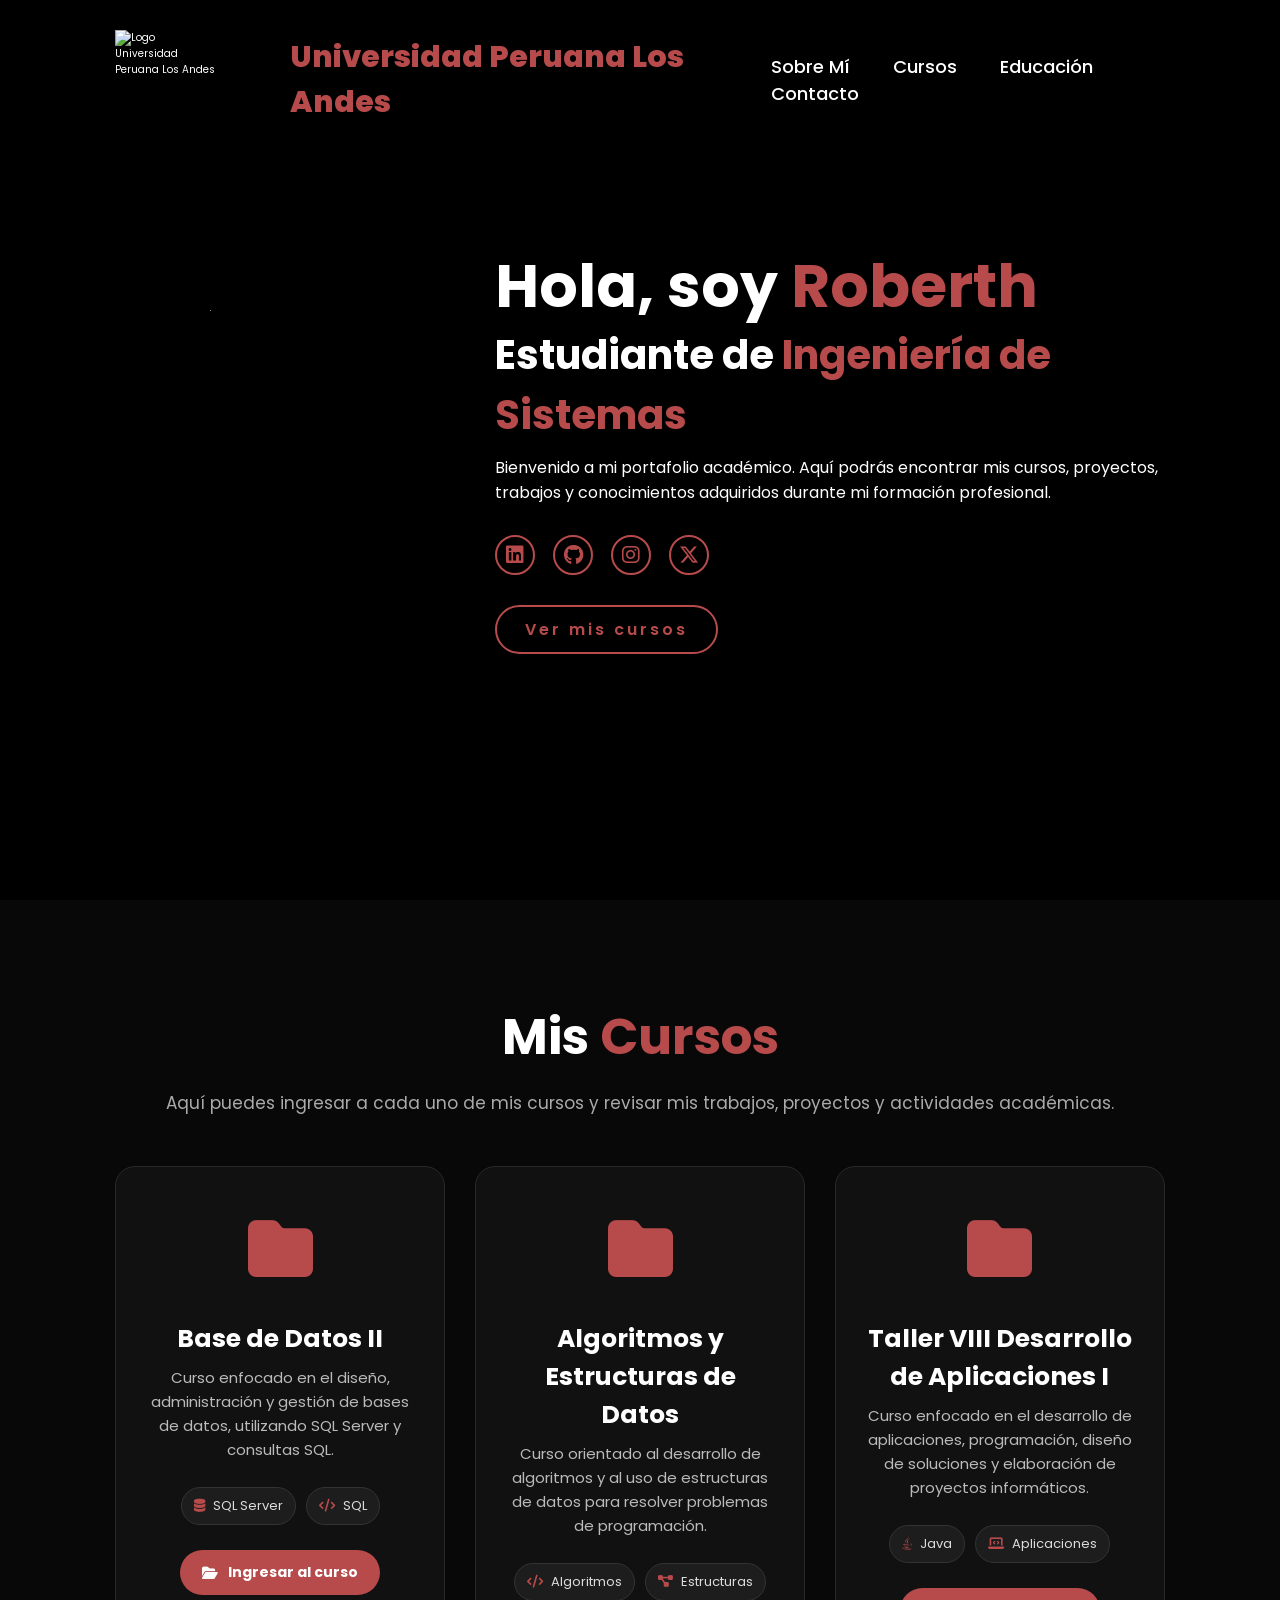
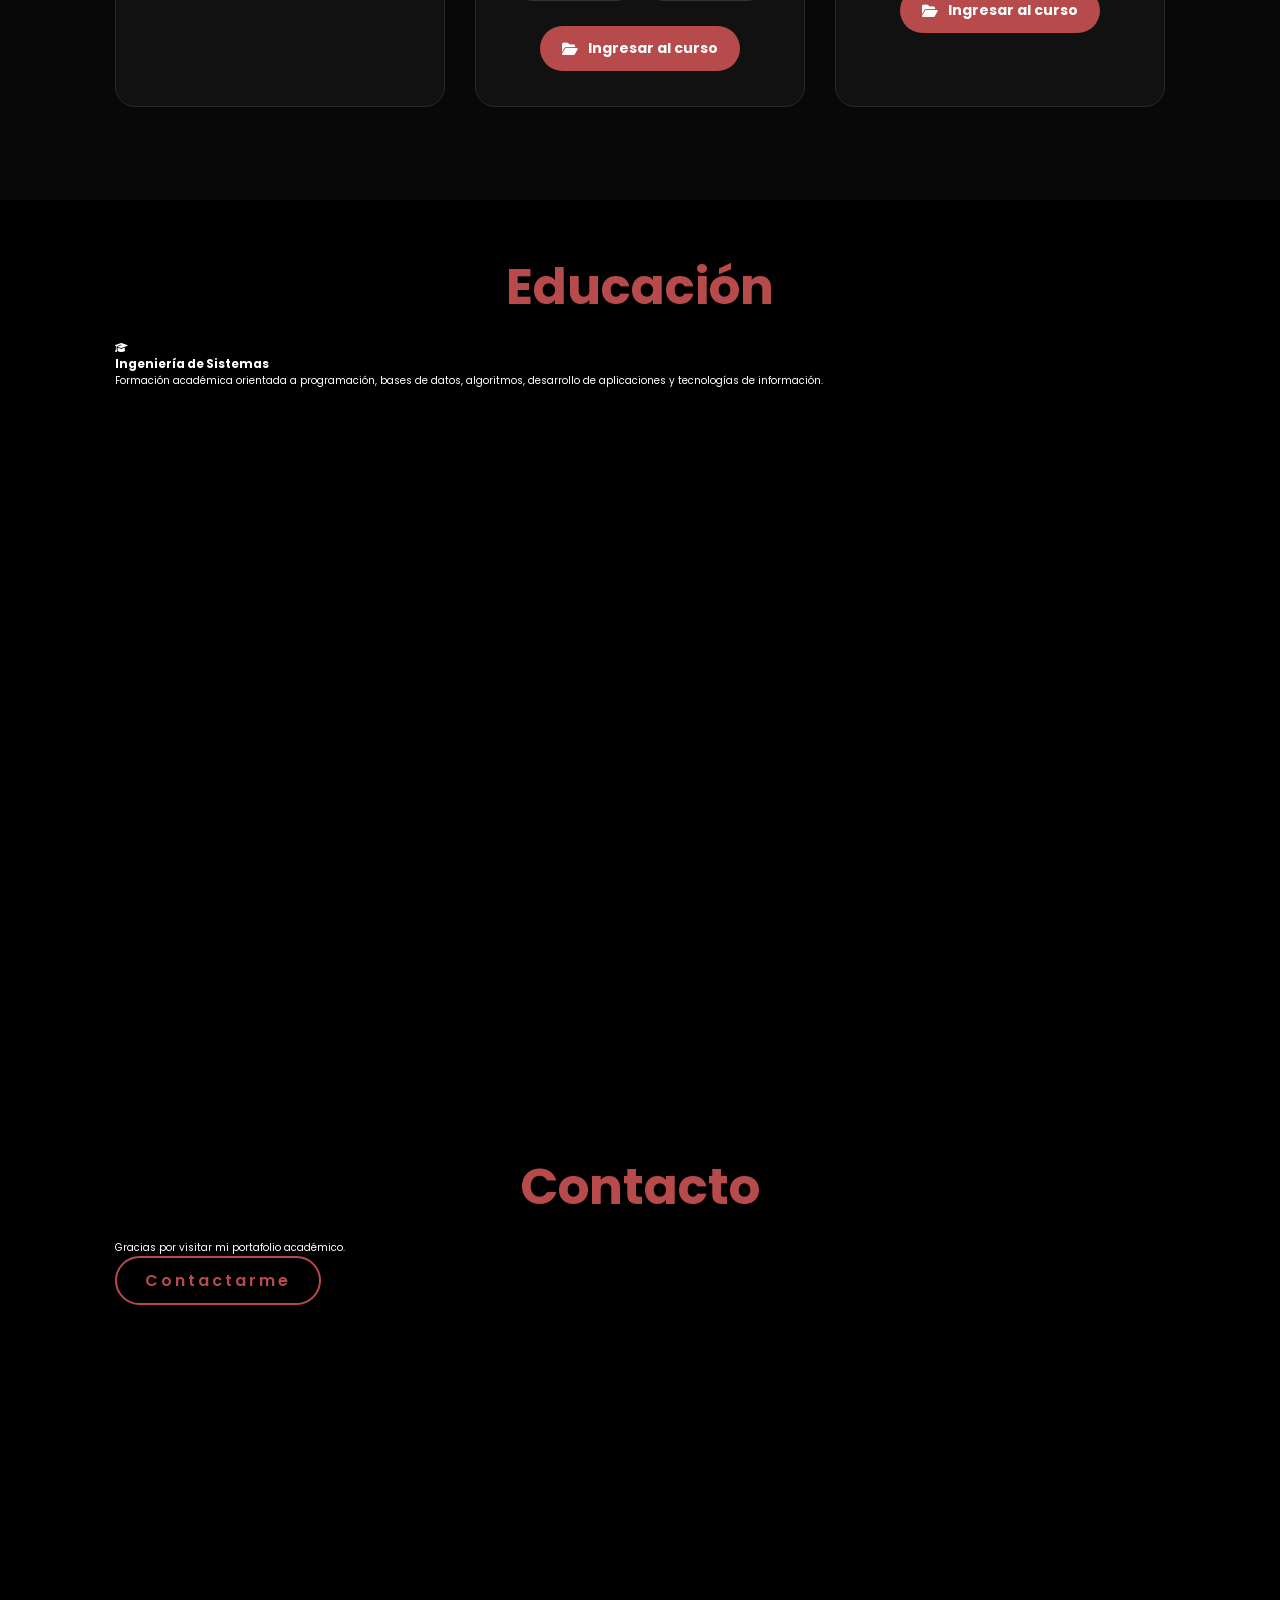
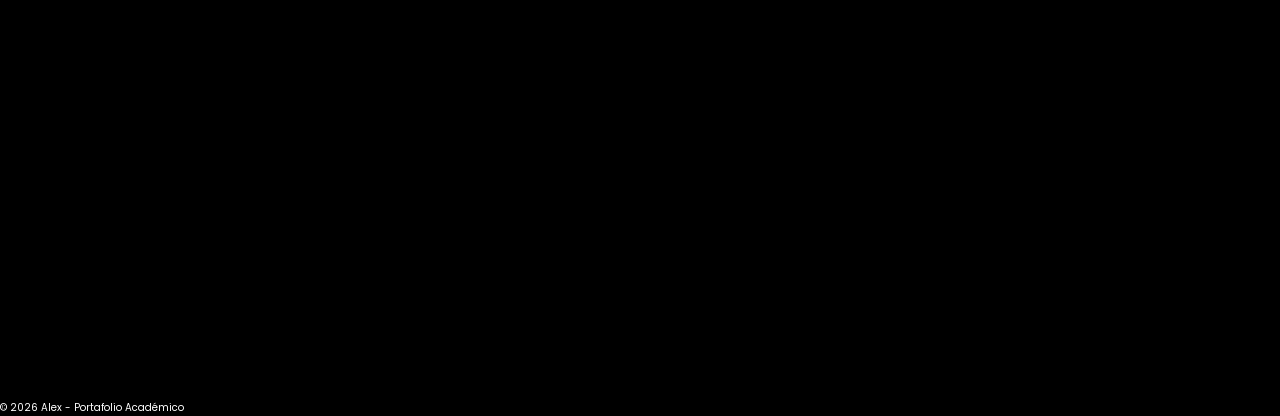
==== index.html @ f048ad92 "Update index.html" ====
<!DOCTYPE html>
<html lang="es">

<head>
    <meta charset="UTF-8">
    <meta name="viewport" content="width=device-width, initial-scale=1.0">

    <!-- ICONOS -->
    <link rel="stylesheet"
        href="https://cdnjs.cloudflare.com/ajax/libs/font-awesome/6.5.2/css/all.min.css">

    <!-- ESTILOS -->
    <link rel="stylesheet" href="style.css">

    <title>Portafolio | Roberth</title>
</head>

<body>

    <!-- ================= HEADER ================= -->

<header> 
    <div class="logo-upla"> 
        <img src="imagenes/Upla.jpg" alt="Logo Universidad Peruana Los Andes">
    </div> 
    <a href="#sobre-mi" class="logo"> Universidad Peruana Los Andes 

    </a> <nav> <a href="#sobre-mi">Sobre Mí</a> 
        <a href="#cursos">Cursos</a> 
        <a href="#education">Educación</a> 
        <a href="#contact">Contacto</a> </nav> </header>


    <!-- ================= SOBRE MÍ ================= -->

    <section class="home" id="sobre-mi">

        <div class="home-img">
            <img src="imagenes/foto1.jpeg" alt="Foto de Roberth">
        </div>

        <div class="home-content">

            <h1>
                Hola, soy <span>Roberth</span>
            </h1>

            <h3>
                Estudiante de
                <span>Ingeniería de Sistemas</span>
            </h3>

            <p>
                Bienvenido a mi portafolio académico. Aquí podrás encontrar
                mis cursos, proyectos, trabajos y conocimientos adquiridos
                durante mi formación profesional.
            </p>

            <div class="social-icons">

                <a href="#">
                    <i class="fa-brands fa-linkedin"></i>
                </a>

                <a href="#">
                    <i class="fa-brands fa-github"></i>
                </a>

                <a href="#">
                    <i class="fa-brands fa-instagram"></i>
                </a>

                <a href="#">
                    <i class="fa-brands fa-x-twitter"></i>
                </a>

            </div>

            <a href="#cursos" class="btn">
                Ver mis cursos
            </a>

        </div>

    </section>


    <!-- ================================================= -->
    <!-- ==================== CURSOS ===================== -->
    <!-- ================================================= -->

    <section class="courses" id="cursos">

        <h2 class="section-title">
            Mis <span>Cursos</span>
        </h2>

        <p class="section-description">
            Aquí puedes ingresar a cada uno de mis cursos y revisar
            mis trabajos, proyectos y actividades académicas.
        </p>


        <div class="courses-container">


            <!-- ========================================= -->
            <!-- CURSO 1: BASE DE DATOS II -->
            <!-- ========================================= -->

            <div class="course-card">

                <div class="folder-icon">
                    <i class="fa-solid fa-folder"></i>
                </div>

                <h3>
                    Base de Datos II
                </h3>

                <p>
                    Curso enfocado en el diseño, administración y gestión
                    de bases de datos, utilizando SQL Server y consultas SQL.
                </p>

                <div class="course-info">

                    <span>
                        <i class="fa-solid fa-database"></i>
                        SQL Server
                    </span>

                    <span>
                        <i class="fa-solid fa-code"></i>
                        SQL
                    </span>

                </div>

                <a href="base-datos-ii.html" class="course-btn">

                    <i class="fa-solid fa-folder-open"></i>

                    Ingresar al curso

                </a>

            </div>



            <!-- ========================================= -->
            <!-- CURSO 2: ALGORITMOS -->
            <!-- ========================================= -->

            <div class="course-card">

                <div class="folder-icon">
                    <i class="fa-solid fa-folder"></i>
                </div>

                <h3>
                    Algoritmos y Estructuras de Datos
                </h3>

                <p>
                    Curso orientado al desarrollo de algoritmos y al uso
                    de estructuras de datos para resolver problemas
                    de programación.
                </p>

                <div class="course-info">

                    <span>
                        <i class="fa-solid fa-code"></i>
                        Algoritmos
                    </span>

                    <span>
                        <i class="fa-solid fa-diagram-project"></i>
                        Estructuras
                    </span>

                </div>

                <a href="algoritmos.html" class="course-btn">

                    <i class="fa-solid fa-folder-open"></i>

                    Ingresar al curso

                </a>

            </div>



            <!-- ========================================= -->
            <!-- CURSO 3: TALLER VIII -->
            <!-- ========================================= -->

            <div class="course-card">

                <div class="folder-icon">
                    <i class="fa-solid fa-folder"></i>
                </div>

                <h3>
                    Taller VIII Desarrollo de Aplicaciones I
                </h3>

                <p>
                    Curso enfocado en el desarrollo de aplicaciones,
                    programación, diseño de soluciones y elaboración
                    de proyectos informáticos.
                </p>

                <div class="course-info">

                    <span>
                        <i class="fa-brands fa-java"></i>
                        Java
                    </span>

                    <span>
                        <i class="fa-solid fa-laptop-code"></i>
                        Aplicaciones
                    </span>

                </div>

                <a href="desarrollo-aplicaciones.html" class="course-btn">

                    <i class="fa-solid fa-folder-open"></i>

                    Ingresar al curso

                </a>

            </div>


        </div>

    </section>


    <!-- ================= EDUCACIÓN ================= -->

    <section class="education" id="education">

        <h2 class="section-title">
            <span>Educación</span>
        </h2>

        <div class="education-card">

            <div class="education-icon">
                <i class="fa-solid fa-graduation-cap"></i>
            </div>

            <div>

                <h3>
                    Ingeniería de Sistemas
                </h3>

                <p>
                    Formación académica orientada a programación,
                    bases de datos, algoritmos, desarrollo de
                    aplicaciones y tecnologías de información.
                </p>

            </div>

        </div>

    </section>


    <!-- ================= CONTACTO ================= -->

    <section class="contact" id="contact">

        <h2 class="section-title">
            <span>Contacto</span>
        </h2>

        <div class="contact-container">

            <p>
                Gracias por visitar mi portafolio académico.
            </p>

            <a href="#" class="btn">
                Contactarme
            </a>

        </div>

    </section>


    <!-- ================= FOOTER ================= -->

    <footer>

        <p>
            © 2026 Alex - Portafolio Académico
        </p>

    </footer>


</body>
</html>
---- style.css ----
@import url('https://fonts.googleapis.com/css2?family=Poppins:wght@100;200;300;400;500;600&display=swap');

*{
    margin: 0;
    padding: 0;
    box-sizing: border-box;
    text-decoration: none;
    border: none;
    outline: none;
    font-family: 'Poppins', sans-serif;
}
.logo-upla { display: flex; align-items: center; margin-right: 15px; } 
.logo-upla img { width: 100px; height: 100px; object-fit: contain; display: block; } 
header { display: flex; align-items: center; justify-content: space-between; padding: 15px 5%; } 
.logo { margin-right: auto; margin-left: 60px; }
html{
    font-size: 62.5%;
}

body{
    width: 100%;
    height: 100vh;
    overflow-x: hidden;
    background-color: black;
    color: white;
}

header{
    margin-top: 20px;
    position: fixed;
    top: 0;
    left: 0;
    width: 100%;
    padding: 1rem 9%;
    background-color: transparent;
    filter: drop-shadow(10px);
    display: flex;
    justify-content: space-between;
    align-items: center;
    z-index: 100;
}

.logo{
    font-size: 3rem;
    color: #b74b4b;
    font-weight: 800;
    cursor: pointer;
    transition: 0.5s ease;
}

.logo:hover{
    transform: scale(1.1);
}

nav a{
    font-size: 1.8rem;
    color: white;
    margin-left: 4rem;
    font-weight: 500;
    transition: 0.3s ease;
    border-bottom: 3px solid transparent;
}

nav a:hover,
nav a.active{
    color: #b74b4b;
    border-bottom: 3px solid #b74b4b;
}

@media(max-width:995px){
    nav{
        position: absolute;
        display: none;
        top: 0;
        right: 0;
        width: 40%;
        border-left: 3px solid #b74b4b;
        border-bottom: 3px solid #b74b4b;
        border-bottom-left-radius: 2rem;
        padding: 1rem solid;
        background-color: #161616;
        border-top: 0.1rem solid rgba(0,0,0,0.1);
    }

    nav.active{
        display: block;
    }

    nav a{
        display: block;
        font-size: 2rem;
        margin: 3rem 0;
    }

    nav a:hover,
    nav a.active{
        padding: 1rem;
        border-radius: 0.5rem;
        border-bottom: 0.5rem solid #b74b4b;
    }
}

section{
    min-height: 100vh;
    padding: 5rem 9% 5rem;
}

.home{
    display: flex;
    justify-content: center;
    align-items: center;
    gap: 8rem;
    background-color: black;
}

.home .home-content h1{
    font-size: 6rem;
    font-weight: 700;
    line-height: 1.3;
}

span{
    color: #b74b4b;
}

.home-content h3{
    font-size: 4rem;
    margin-bottom: 1rem;
    font-weight: 700;
}

.home-content p{
    font-size: 1.6rem;
}

.home-img { 
    display: flex; 
    justify-content: center; 
    align-items: center; }

.home-img img { 
    width: 300px; 
    height: 300px; 
    object-fit: cover; 
    border-radius: 50%; 
    display: block; 
    opacity: 1; 
    visibility: visible; }

.home-img img:hover{
    font-size: 1.8rem;
    font-weight: 500;
}

.social-icons a{
    display: inline-flex;
    justify-content: center;
    align-items: center;
    width: 4rem;
    height: 4rem;
    background-color: transparent;
    border: 0.2rem solid #b74b4b;
    font-size: 2rem;
    border-radius: 50%;
    margin: 3rem 1.5rem 3rem 0;
    transition: 0.3s ease;
    color: #b74b4b;
}

.social-icons a:hover{
    color: black;
    transform: scale(1.3) translateY(-5px);
    background-color: #b74b4b;
    box-shadow: 0  0 25px #b74b4b;
}

.btn{
    display: inline-block;
    padding: 1rem 2.8rem;
    background-color: black;
    border-radius: 4rem;
    font-size: 1.6rem;
    color: #b74b4b;
    letter-spacing: 0.3rem;
    font-weight: 600;
    border: 2px solid #b74b4b;
    transition: 0.3s ease;
    cursor: pointer;
}

.btn:hover{
    transform: scale3d(1.03);
    background-color: #b74b4b;
    color: black;
    box-shadow: 0 0 25px #b74b4b;
}

.typing-text{
    font-size: 34px;
    font-weight: 600;
    min-width: 280px;
}

.typing-text span{
    position: relative;
}

.typing-text span::before{
    content: "software Developer";
    color: #b74b4b;
    animation: words 20s infinite;
}

.typing-text span::after{
    content: "";
    background-color: black;
    position: absolute;
    width: calc(100% + 8px);
    height: 100%;
    border-left: 3px solid black;
    right: -8;
    animation: cursor 0.6s infinite;
}

@keyframes cursor{
    to{
        border-left: 3px solid #b74b4b;
    }
}

@keyframes words{
    0%, 20%{
        content: "Web Developer";
    }
    21%, 40%{
        content: "Developer";
    }
    41%, 60%{
        content: "Web Designer";
    }
    61%, 80%{
        content: "Youtuber";
    }
    81%, 100%{
        content: "Script Writer";
    }
}

@media (max-width: 1000px){
    .home{
        gap: 4rem;
    }
}

@media(max-width:995px){
    .home{
        flex-direction: column;
        margin: 5rem 4rem;
    }

    .home .home-content h3{
        font-size: 2.5rem;
    }

    .home-content h1{
        font-size: 5rem;
    }

    .home-img img{
        width: 70vw;
        margin-top: 4rem;
    }
}

.courses {
    min-height: 100vh;
    padding: 100px 9% 60px;
    background: #080808;
}

.section-title {
    text-align: center;
    font-size: 50px;
    margin-bottom: 15px;
}

.section-title span {
    color: #b74b4b;
}

.section-description {
    text-align: center;
    color: #aaa;
    font-size: 17px;
    margin-bottom: 50px;
}


/* CONTENEDOR */

.courses-container {
    display: grid;
    grid-template-columns: repeat(3, 1fr);
    gap: 30px;
    max-width: 1200px;
    margin: auto;
}


/* TARJETA */

.course-card {
    background: #111;
    border: 1px solid #292929;
    border-radius: 20px;
    padding: 35px 30px;
    text-align: center;
    transition: 0.4s ease;
    position: relative;
    overflow: hidden;
}


/* EFECTO AL PASAR EL MOUSE */

.course-card:hover {
    transform: translateY(-12px);
    border-color: #b74b4b;
    box-shadow: 0 0 30px rgba(183, 75, 75, 0.25);
}


/* ICONO CARPETA */

.folder-icon {
    font-size: 65px;
    color: #b74b4b;
    margin-bottom: 20px;
    transition: 0.4s;
}

.course-card:hover .folder-icon {
    transform: scale(1.1);
}


/* TITULO */

.course-card h3 {
    font-size: 25px;
    margin-bottom: 8px;
    color: white;
}

.course-card h4 {
    color: #b74b4b;
    font-size: 17px;
    margin-bottom: 18px;
}


/* DESCRIPCION */

.course-card p {
    color: #bbb;
    line-height: 1.6;
    font-size: 15px;
    min-height: 75px;
}


/* INFORMACION */

.course-info {
    display: flex;
    justify-content: center;
    gap: 10px;
    flex-wrap: wrap;
    margin: 25px 0;
}

.course-info span {
    background: #1d1d1d;
    border: 1px solid #333;
    padding: 8px 12px;
    border-radius: 20px;
    color: #ddd;
    font-size: 13px;
}

.course-info i {
    color: #b74b4b;
    margin-right: 5px;
}


/* BOTON */

.course-btn {
    display: inline-flex;
    align-items: center;
    justify-content: center;
    gap: 10px;

    padding: 12px 22px;

    background: #b74b4b;
    color: white;

    border-radius: 25px;

    text-decoration: none;

    font-size: 14px;
    font-weight: bold;

    transition: 0.3s;
}

.course-btn:hover {
    background: white;
    color: #b74b4b;
    transform: scale(1.05);
}


/* ================= RESPONSIVE ================= */

@media (max-width: 950px) {

    .courses-container {
        grid-template-columns: 1fr 1fr;
    }

}


@media (max-width: 650px) {

    .courses {
        padding: 80px 5%;
    }

    .section-title {
        font-size: 38px;
    }

    .courses-container {
        grid-template-columns: 1fr;
    }

    .course-card {
        padding: 30px 20px;
    }

.courses {
    min-height: 100vh;
    padding: 100px 9% 60px;
    background: #080808;
}

.section-title {
    text-align: center;
    font-size: 50px;
    margin-bottom: 15px;
}

.section-title span {
    color: #b74b4b;
}

.section-description {
    text-align: center;
    color: #aaa;
    font-size: 17px;
    margin-bottom: 50px;
}


/* CONTENEDOR */

.courses-container {
    display: grid;
    grid-template-columns: repeat(3, 1fr);
    gap: 30px;
    max-width: 1200px;
    margin: auto;
}


/* TARJETA */

.course-card {
    background: #111;
    border: 1px solid #292929;
    border-radius: 20px;
    padding: 35px 30px;
    text-align: center;
    transition: 0.4s ease;
    position: relative;
    overflow: hidden;
}


/* EFECTO AL PASAR EL MOUSE */

.course-card:hover {
    transform: translateY(-12px);
    border-color: #b74b4b;
    box-shadow: 0 0 30px rgba(183, 75, 75, 0.25);
}


/* ICONO CARPETA */

.folder-icon {
    font-size: 65px;
    color: #b74b4b;
    margin-bottom: 20px;
    transition: 0.4s;
}

.course-card:hover .folder-icon {
    transform: scale(1.1);
}


/* TITULO */

.course-card h3 {
    font-size: 25px;
    margin-bottom: 8px;
    color: white;
}

.course-card h4 {
    color: #b74b4b;
    font-size: 17px;
    margin-bottom: 18px;
}


/* DESCRIPCION */

.course-card p {
    color: #bbb;
    line-height: 1.6;
    font-size: 15px;
    min-height: 75px;
}


/* INFORMACION */

.course-info {
    display: flex;
    justify-content: center;
    gap: 10px;
    flex-wrap: wrap;
    margin: 25px 0;
}

.course-info span {
    background: #1d1d1d;
    border: 1px solid #333;
    padding: 8px 12px;
    border-radius: 20px;
    color: #ddd;
    font-size: 13px;
}

.course-info i {
    color: #b74b4b;
    margin-right: 5px;
}


/* BOTON */

.course-btn {
    display: inline-flex;
    align-items: center;
    justify-content: center;
    gap: 10px;

    padding: 12px 22px;

    background: #b74b4b;
    color: white;

    border-radius: 25px;

    text-decoration: none;

    font-size: 14px;
    font-weight: bold;

    transition: 0.3s;
}

.course-btn:hover {
    background: white;
    color: #b74b4b;
    transform: scale(1.05);
}


/* ================= RESPONSIVE ================= */

@media (max-width: 950px) {

    .courses-container {
        grid-template-columns: 1fr 1fr;
    }

}


@media (max-width: 650px) {

    .courses {
        padding: 80px 5%;
    }

    .section-title {
        font-size: 38px;
    }

    .courses-container {
        grid-template-columns: 1fr;
    }

    .course-card {
        padding: 30px 20px;
    }
}
}
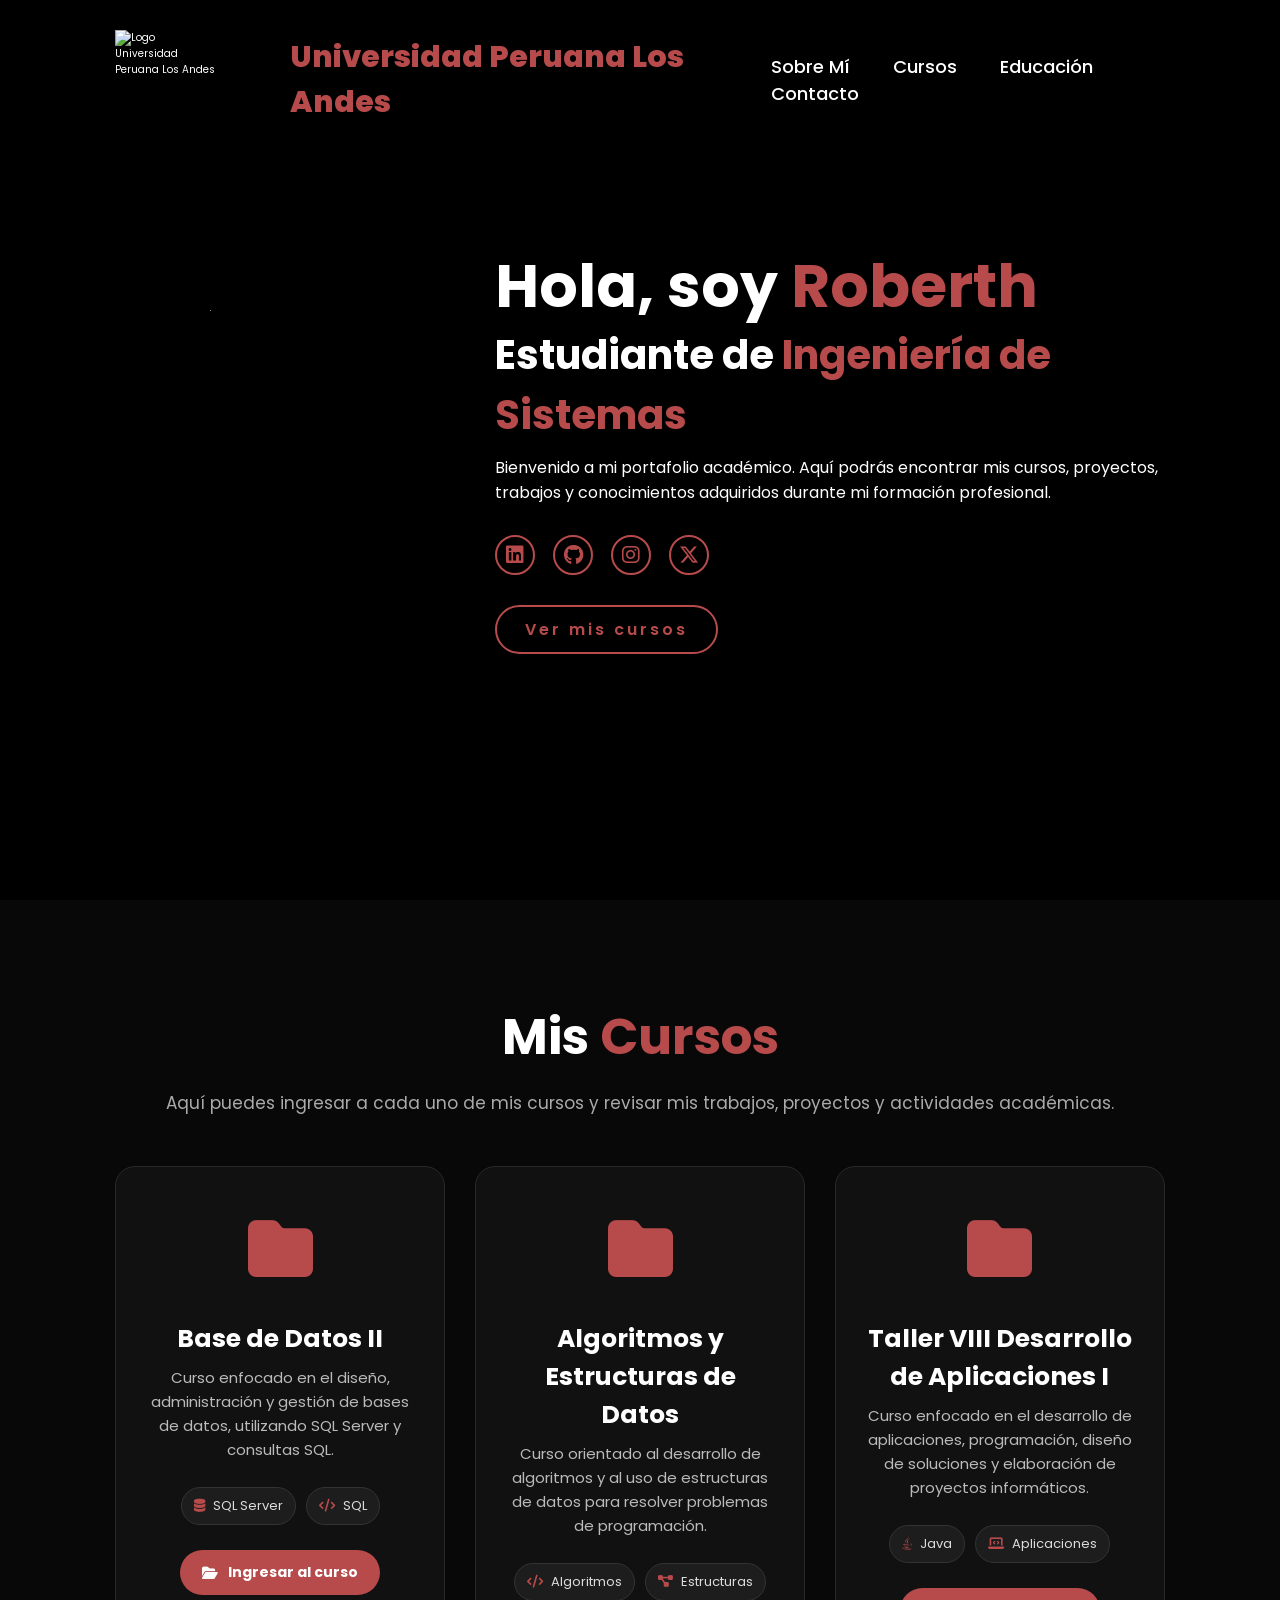
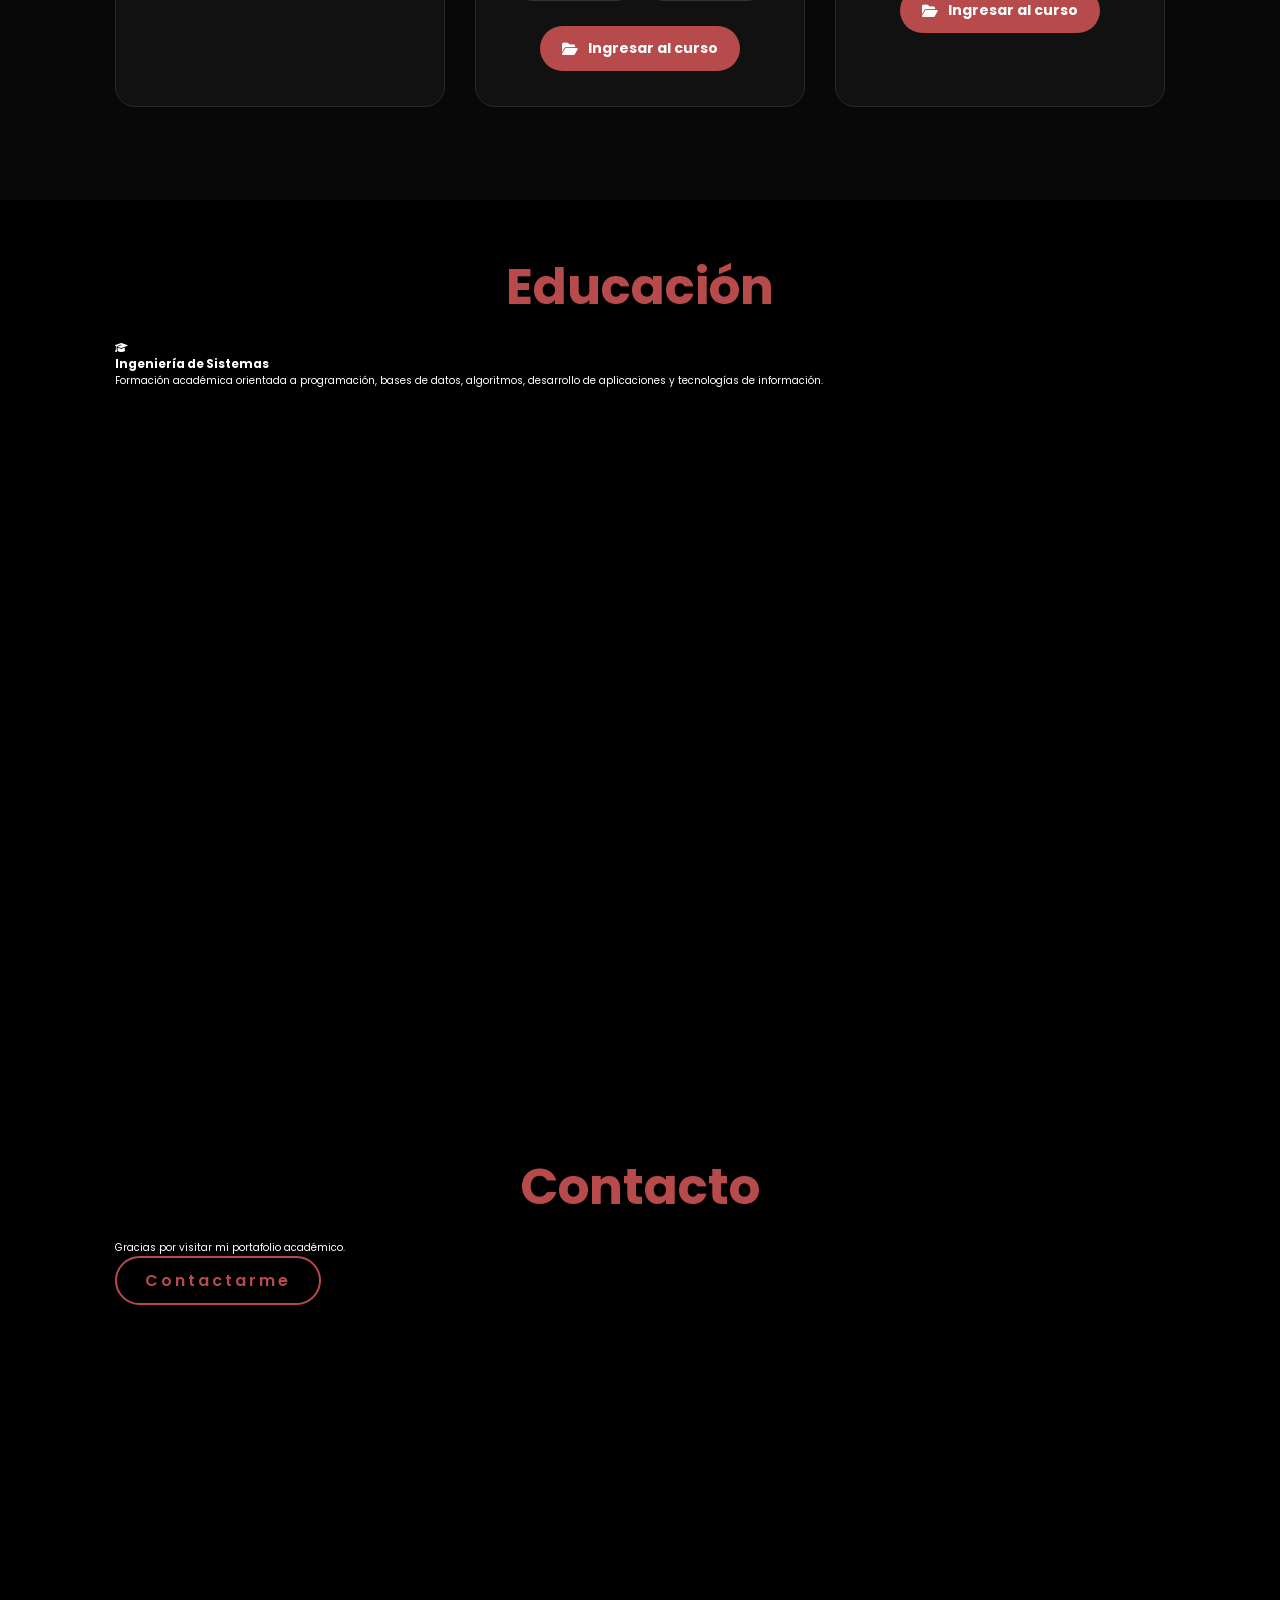
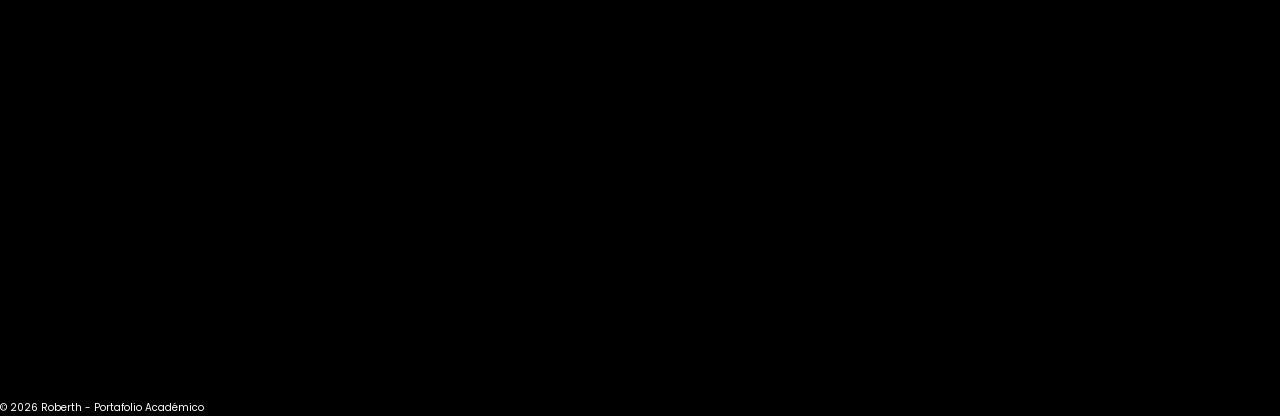
==== commit d61dd496: "Update index.html" ====
--- a/index.html
+++ b/index.html
@@ -19,16 +19,24 @@
 
     <!-- ================= HEADER ================= -->
 
-<header> 
-    <div class="logo-upla"> 
-        <img src="imagenes/Upla.jpg" alt="Logo Universidad Peruana Los Andes">
-    </div> 
-    <a href="#sobre-mi" class="logo"> Universidad Peruana Los Andes 
-
-    </a> <nav> <a href="#sobre-mi">Sobre Mí</a> 
-        <a href="#cursos">Cursos</a> 
-        <a href="#education">Educación</a> 
-        <a href="#contact">Contacto</a> </nav> </header>
+    <header>
+
+        <div class="logo-upla">
+            <img src="imagenes/Upla.jpg" alt="Logo Universidad Peruana Los Andes">
+        </div>
+
+        <a href="#sobre-mi" class="logo">
+            Universidad Peruana Los Andes
+        </a>
+
+        <nav>
+            <a href="#sobre-mi">Sobre Mí</a>
+            <a href="#cursos">Cursos</a>
+            <a href="#education">Educación</a>
+            <a href="#contact">Contacto</a>
+        </nav>
+
+    </header>
 
 
     <!-- ================= SOBRE MÍ ================= -->
@@ -138,15 +146,11 @@
                 </div>
 
                 <a href="base-datos-ii.html" class="course-btn">
-
                     <i class="fa-solid fa-folder-open"></i>
-
                     Ingresar al curso
-
-                </a>
-
-            </div>
-
+                </a>
+
+            </div>
 
 
             <!-- ========================================= -->
@@ -184,15 +188,11 @@
                 </div>
 
                 <a href="algoritmos.html" class="course-btn">
-
                     <i class="fa-solid fa-folder-open"></i>
-
                     Ingresar al curso
-
-                </a>
-
-            </div>
-
+                </a>
+
+            </div>
 
 
             <!-- ========================================= -->
@@ -230,11 +230,8 @@
                 </div>
 
                 <a href="desarrollo-aplicaciones.html" class="course-btn">
-
                     <i class="fa-solid fa-folder-open"></i>
-
                     Ingresar al curso
-
                 </a>
 
             </div>
@@ -306,7 +303,7 @@
     <footer>
 
         <p>
-            © 2026 Alex - Portafolio Académico
+            © 2026 Roberth - Portafolio Académico
         </p>
 
     </footer>
@@ -314,6 +311,3 @@
 
 </body>
 </html>
-
-
-
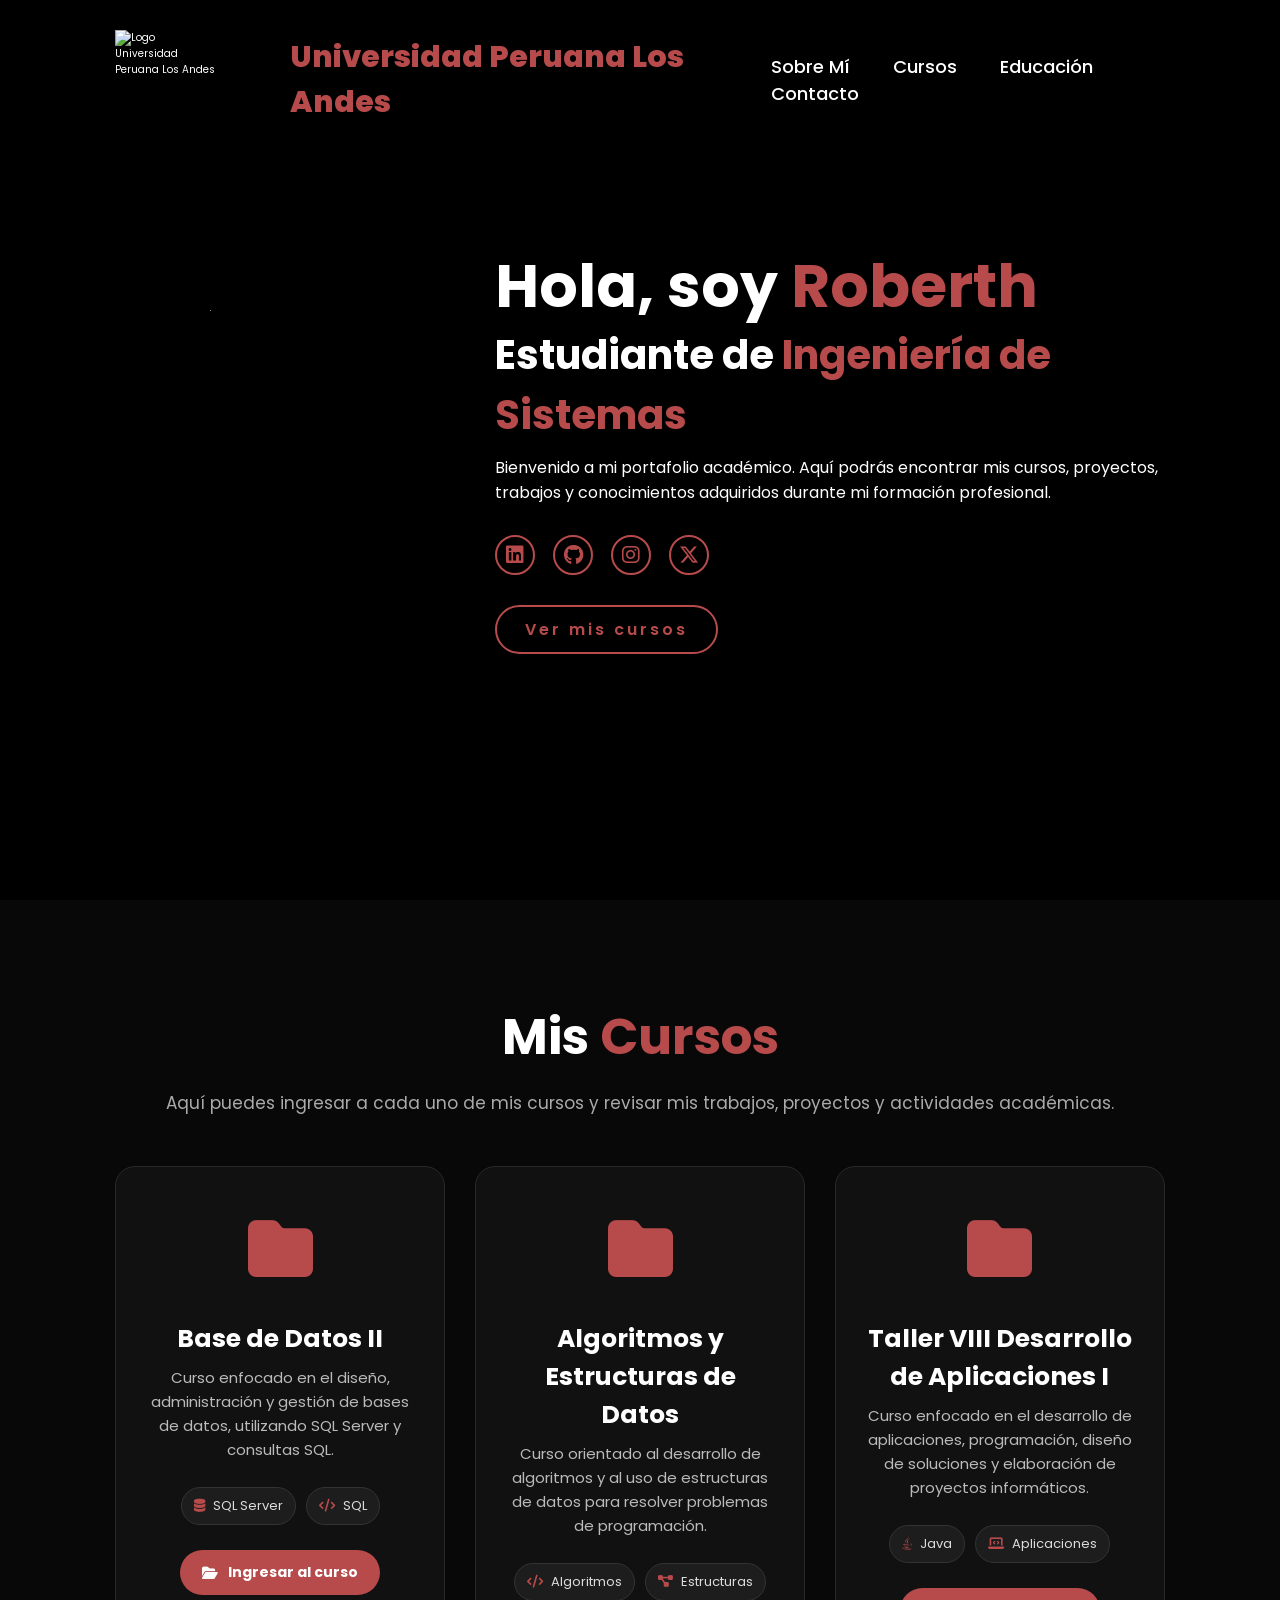
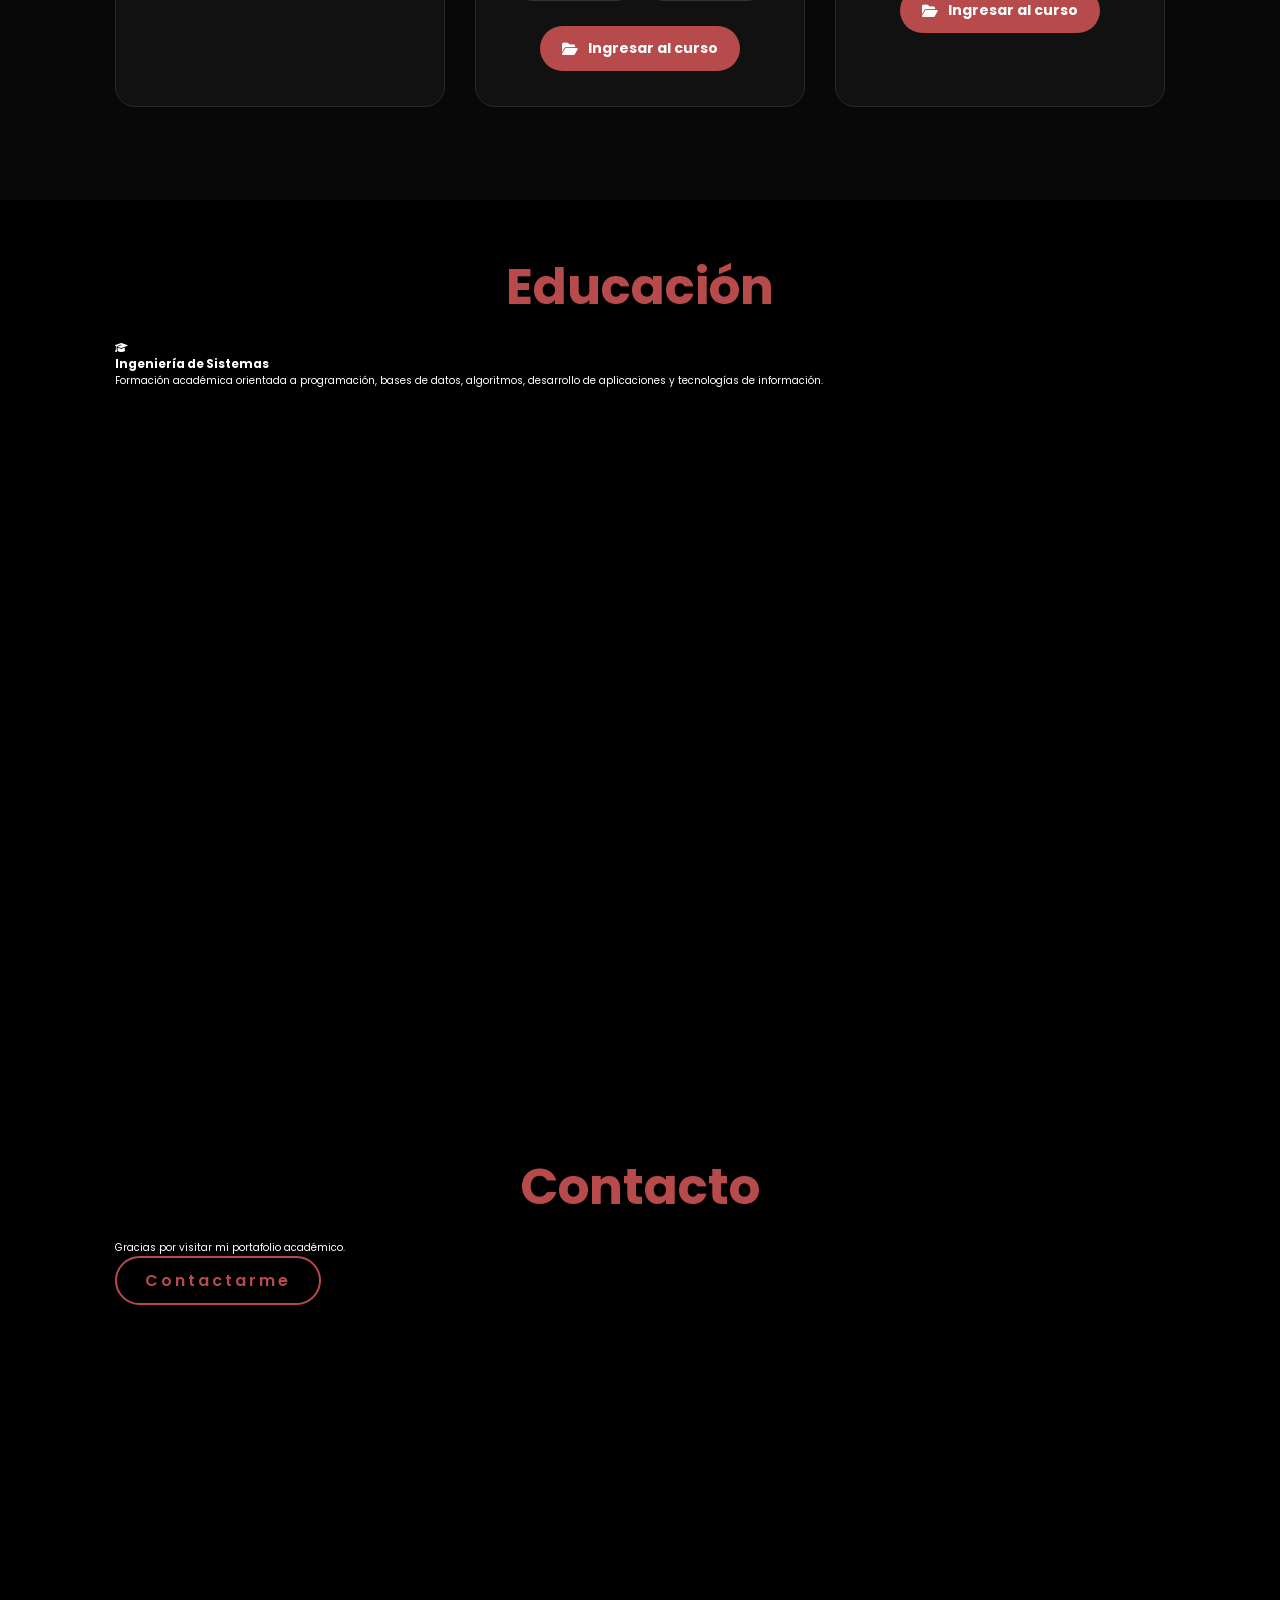
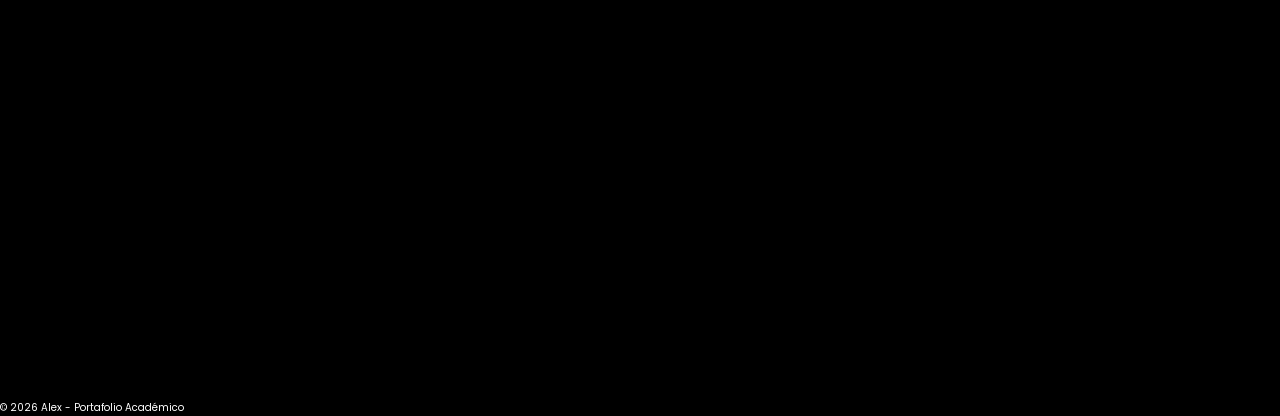
==== commit 8190a8e5: "Update index.html" ====
--- a/index.html
+++ b/index.html
@@ -19,24 +19,16 @@
 
     <!-- ================= HEADER ================= -->
 
-    <header>
-
-        <div class="logo-upla">
-            <img src="imagenes/Upla.jpg" alt="Logo Universidad Peruana Los Andes">
-        </div>
-
-        <a href="#sobre-mi" class="logo">
-            Universidad Peruana Los Andes
-        </a>
-
-        <nav>
-            <a href="#sobre-mi">Sobre Mí</a>
-            <a href="#cursos">Cursos</a>
-            <a href="#education">Educación</a>
-            <a href="#contact">Contacto</a>
-        </nav>
-
-    </header>
+<header> 
+    <div class="logo-upla"> 
+        <img src="imagenes/Upla.jpg" alt="Logo Universidad Peruana Los Andes">
+    </div> 
+    <a href="#sobre-mi" class="logo"> Universidad Peruana Los Andes 
+
+    </a> <nav> <a href="#sobre-mi">Sobre Mí</a> 
+        <a href="#cursos">Cursos</a> 
+        <a href="#education">Educación</a> 
+        <a href="#contact">Contacto</a> </nav> </header>
 
 
     <!-- ================= SOBRE MÍ ================= -->
@@ -44,7 +36,7 @@
     <section class="home" id="sobre-mi">
 
         <div class="home-img">
-            <img src="imagenes/foto1.jpeg" alt="Foto de Roberth">
+            <img src="./imagenes/foto1.jpeg" alt="Foto de Roberth">
         </div>
 
         <div class="home-content">
@@ -146,11 +138,15 @@
                 </div>
 
                 <a href="base-datos-ii.html" class="course-btn">
+
                     <i class="fa-solid fa-folder-open"></i>
+
                     Ingresar al curso
-                </a>
-
-            </div>
+
+                </a>
+
+            </div>
+
 
 
             <!-- ========================================= -->
@@ -188,11 +184,15 @@
                 </div>
 
                 <a href="algoritmos.html" class="course-btn">
+
                     <i class="fa-solid fa-folder-open"></i>
+
                     Ingresar al curso
-                </a>
-
-            </div>
+
+                </a>
+
+            </div>
+
 
 
             <!-- ========================================= -->
@@ -230,8 +230,11 @@
                 </div>
 
                 <a href="desarrollo-aplicaciones.html" class="course-btn">
+
                     <i class="fa-solid fa-folder-open"></i>
+
                     Ingresar al curso
+
                 </a>
 
             </div>
@@ -303,7 +306,7 @@
     <footer>
 
         <p>
-            © 2026 Roberth - Portafolio Académico
+            © 2026 Alex - Portafolio Académico
         </p>
 
     </footer>
@@ -311,3 +314,6 @@
 
 </body>
 </html>
+
+
+
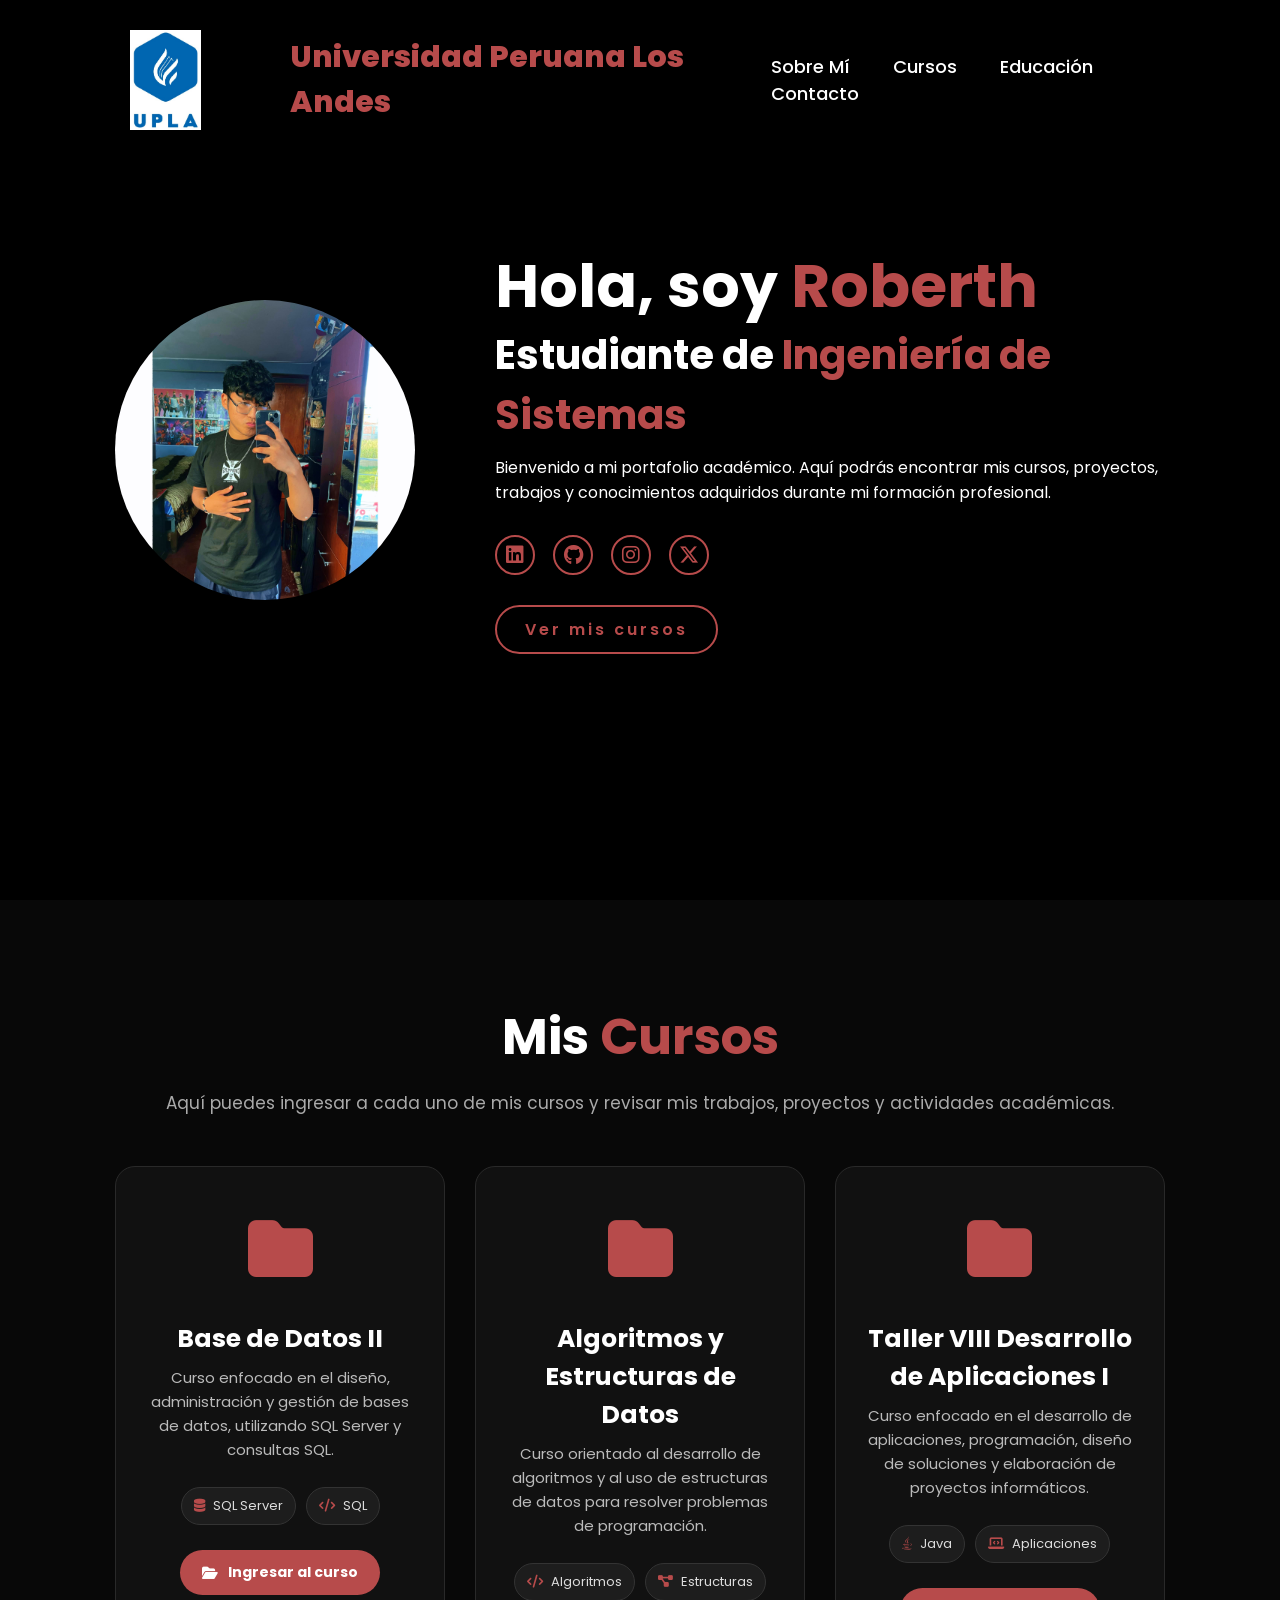
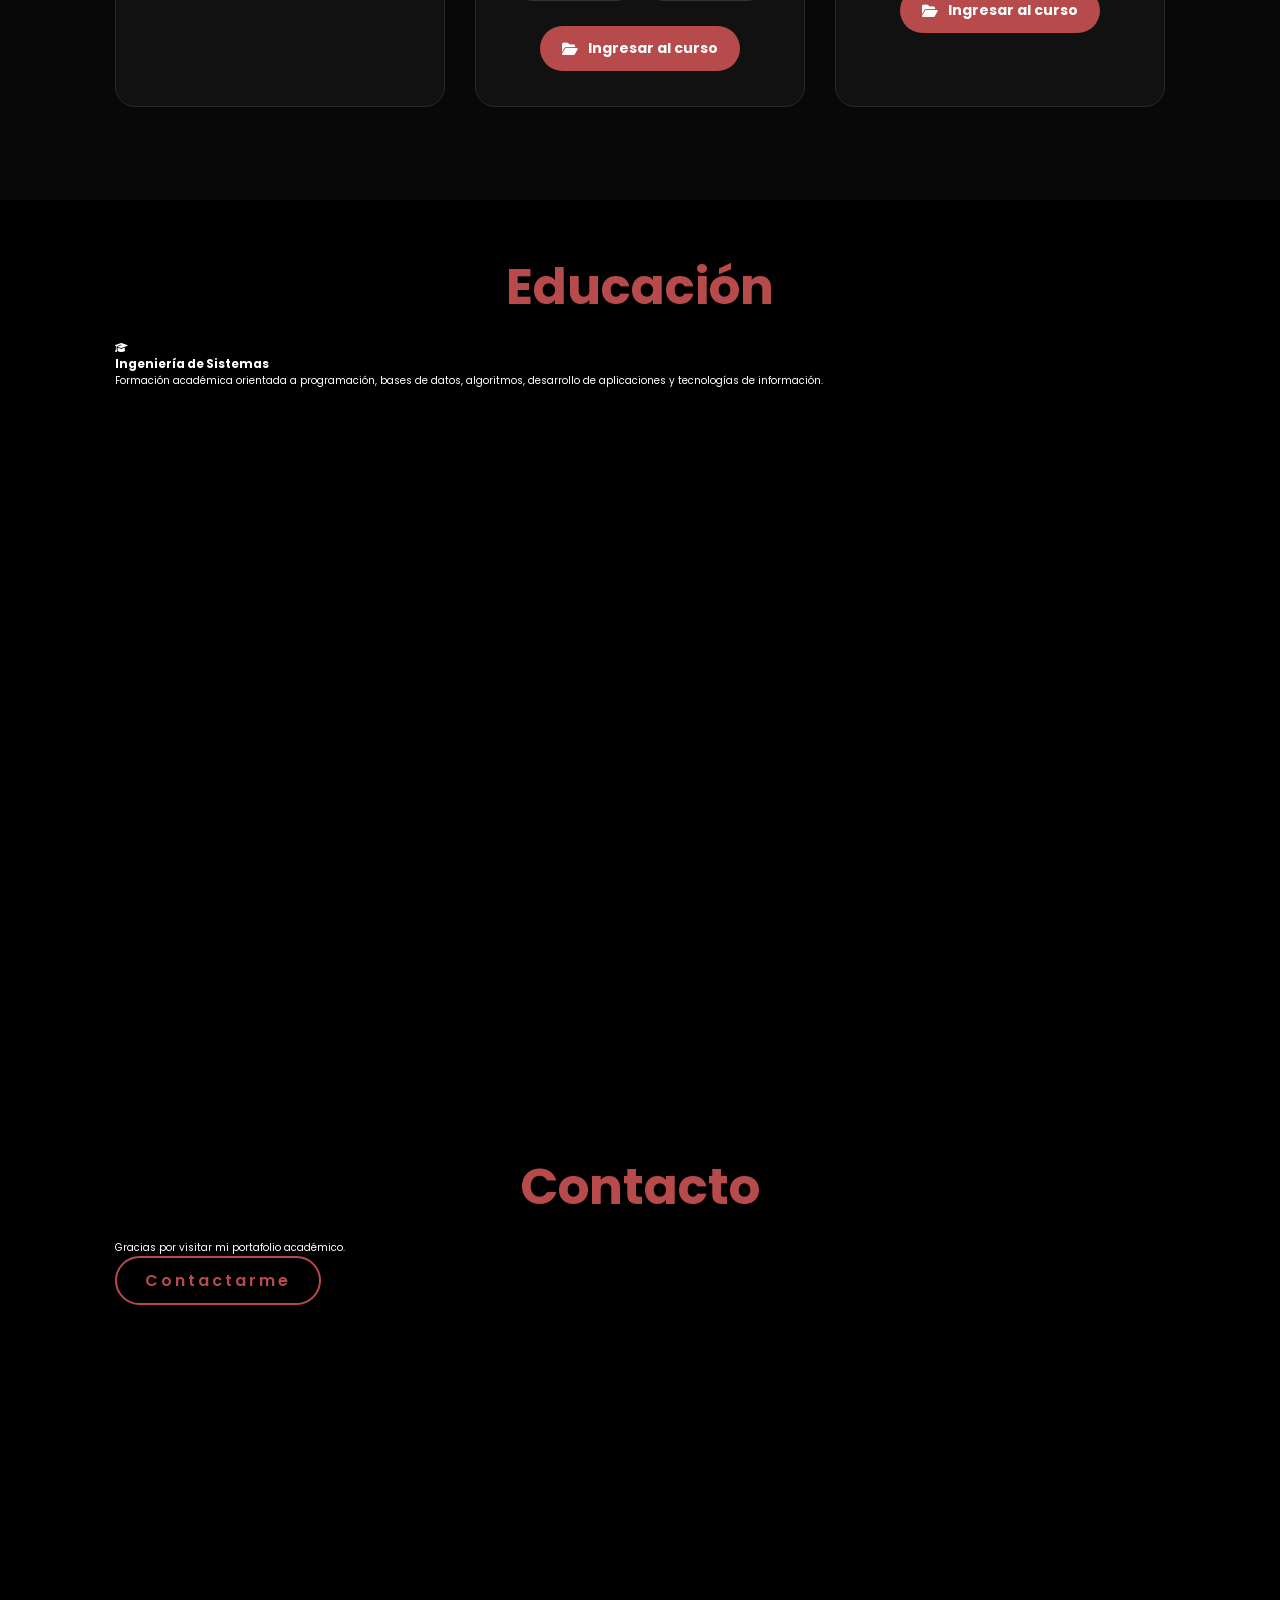
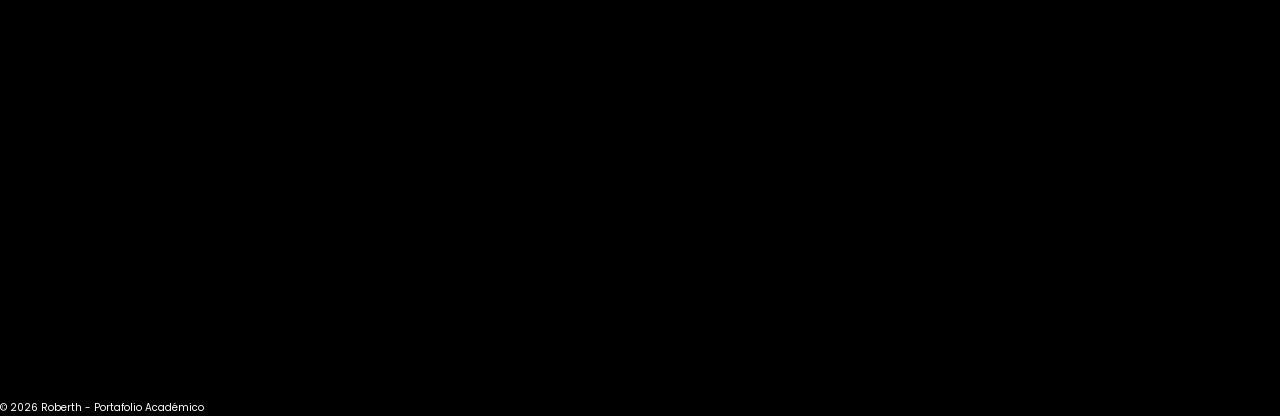
==== commit 3705f533: "Update index.html" ====
--- a/index.html
+++ b/index.html
@@ -306,7 +306,7 @@
     <footer>
 
         <p>
-            © 2026 Alex - Portafolio Académico
+            © 2026 Roberth - Portafolio Académico
         </p>
 
     </footer>
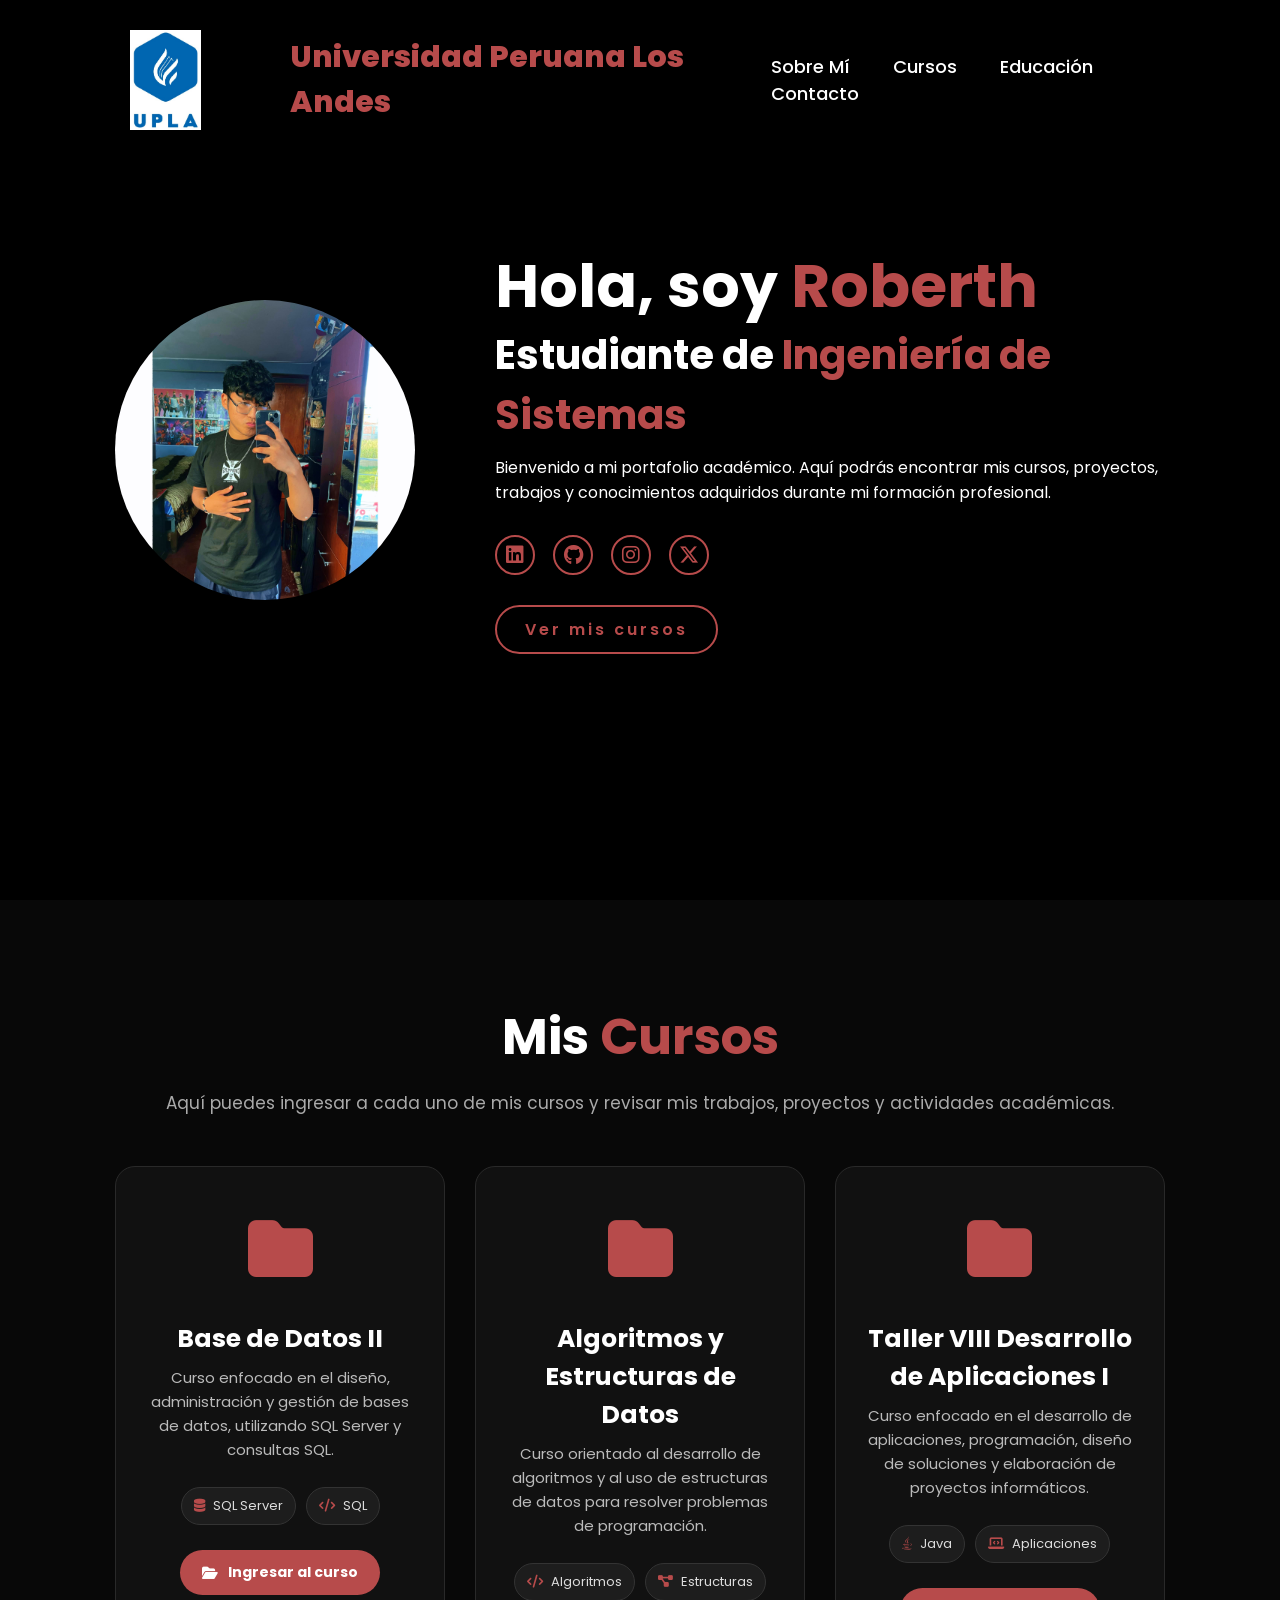
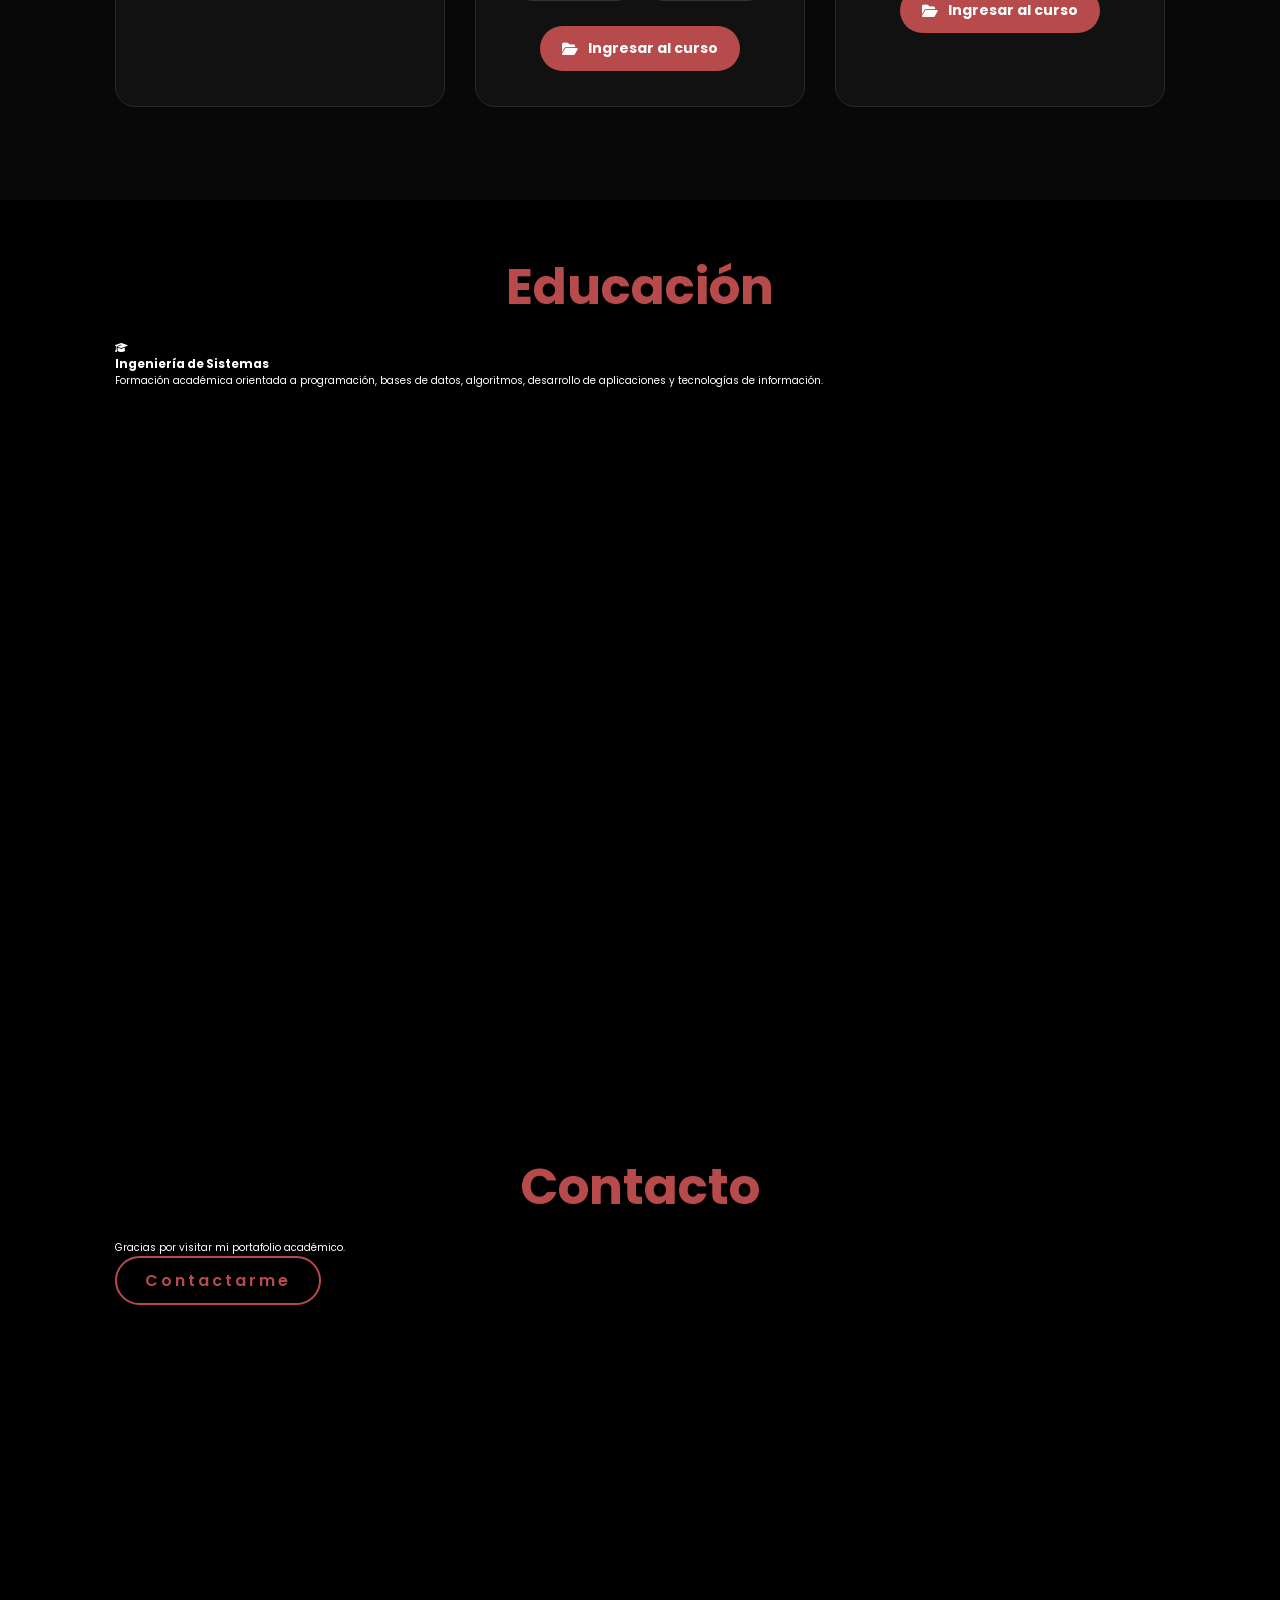
==== commit 33a67bc7: "Update index.html" ====
--- a/index.html
+++ b/index.html
@@ -1,319 +1,309 @@
-<!DOCTYPE html>
-<html lang="es">
-
-<head>
-    <meta charset="UTF-8">
-    <meta name="viewport" content="width=device-width, initial-scale=1.0">
-
-    <!-- ICONOS -->
-    <link rel="stylesheet"
-        href="https://cdnjs.cloudflare.com/ajax/libs/font-awesome/6.5.2/css/all.min.css">
-
-    <!-- ESTILOS -->
-    <link rel="stylesheet" href="style.css">
-
-    <title>Portafolio | Roberth</title>
-</head>
-
-<body>
-
-    <!-- ================= HEADER ================= -->
-
-<header> 
-    <div class="logo-upla"> 
-        <img src="imagenes/Upla.jpg" alt="Logo Universidad Peruana Los Andes">
-    </div> 
-    <a href="#sobre-mi" class="logo"> Universidad Peruana Los Andes 
-
-    </a> <nav> <a href="#sobre-mi">Sobre Mí</a> 
-        <a href="#cursos">Cursos</a> 
-        <a href="#education">Educación</a> 
-        <a href="#contact">Contacto</a> </nav> </header>
-
-
-    <!-- ================= SOBRE MÍ ================= -->
-
-    <section class="home" id="sobre-mi">
-
-        <div class="home-img">
-            <img src="./imagenes/foto1.jpeg" alt="Foto de Roberth">
-        </div>
-
-        <div class="home-content">
-
-            <h1>
-                Hola, soy <span>Roberth</span>
-            </h1>
-
-            <h3>
-                Estudiante de
-                <span>Ingeniería de Sistemas</span>
-            </h3>
-
-            <p>
-                Bienvenido a mi portafolio académico. Aquí podrás encontrar
-                mis cursos, proyectos, trabajos y conocimientos adquiridos
-                durante mi formación profesional.
-            </p>
-
-            <div class="social-icons">
-
-                <a href="#">
-                    <i class="fa-brands fa-linkedin"></i>
-                </a>
-
-                <a href="#">
-                    <i class="fa-brands fa-github"></i>
-                </a>
-
-                <a href="#">
-                    <i class="fa-brands fa-instagram"></i>
-                </a>
-
-                <a href="#">
-                    <i class="fa-brands fa-x-twitter"></i>
-                </a>
-
-            </div>
-
-            <a href="#cursos" class="btn">
-                Ver mis cursos
-            </a>
-
-        </div>
-
-    </section>
-
-
-    <!-- ================================================= -->
-    <!-- ==================== CURSOS ===================== -->
-    <!-- ================================================= -->
-
-    <section class="courses" id="cursos">
-
-        <h2 class="section-title">
-            Mis <span>Cursos</span>
-        </h2>
-
-        <p class="section-description">
-            Aquí puedes ingresar a cada uno de mis cursos y revisar
-            mis trabajos, proyectos y actividades académicas.
-        </p>
-
-
-        <div class="courses-container">
-
-
-            <!-- ========================================= -->
-            <!-- CURSO 1: BASE DE DATOS II -->
-            <!-- ========================================= -->
-
-            <div class="course-card">
-
-                <div class="folder-icon">
-                    <i class="fa-solid fa-folder"></i>
-                </div>
-
-                <h3>
-                    Base de Datos II
-                </h3>
-
-                <p>
-                    Curso enfocado en el diseño, administración y gestión
-                    de bases de datos, utilizando SQL Server y consultas SQL.
-                </p>
-
-                <div class="course-info">
-
-                    <span>
-                        <i class="fa-solid fa-database"></i>
-                        SQL Server
-                    </span>
-
-                    <span>
-                        <i class="fa-solid fa-code"></i>
-                        SQL
-                    </span>
-
-                </div>
-
-                <a href="base-datos-ii.html" class="course-btn">
-
-                    <i class="fa-solid fa-folder-open"></i>
-
-                    Ingresar al curso
-
-                </a>
-
-            </div>
-
-
-
-            <!-- ========================================= -->
-            <!-- CURSO 2: ALGORITMOS -->
-            <!-- ========================================= -->
-
-            <div class="course-card">
-
-                <div class="folder-icon">
-                    <i class="fa-solid fa-folder"></i>
-                </div>
-
-                <h3>
-                    Algoritmos y Estructuras de Datos
-                </h3>
-
-                <p>
-                    Curso orientado al desarrollo de algoritmos y al uso
-                    de estructuras de datos para resolver problemas
-                    de programación.
-                </p>
-
-                <div class="course-info">
-
-                    <span>
-                        <i class="fa-solid fa-code"></i>
-                        Algoritmos
-                    </span>
-
-                    <span>
-                        <i class="fa-solid fa-diagram-project"></i>
-                        Estructuras
-                    </span>
-
-                </div>
-
-                <a href="algoritmos.html" class="course-btn">
-
-                    <i class="fa-solid fa-folder-open"></i>
-
-                    Ingresar al curso
-
-                </a>
-
-            </div>
-
-
-
-            <!-- ========================================= -->
-            <!-- CURSO 3: TALLER VIII -->
-            <!-- ========================================= -->
-
-            <div class="course-card">
-
-                <div class="folder-icon">
-                    <i class="fa-solid fa-folder"></i>
-                </div>
-
-                <h3>
-                    Taller VIII Desarrollo de Aplicaciones I
-                </h3>
-
-                <p>
-                    Curso enfocado en el desarrollo de aplicaciones,
-                    programación, diseño de soluciones y elaboración
-                    de proyectos informáticos.
-                </p>
-
-                <div class="course-info">
-
-                    <span>
-                        <i class="fa-brands fa-java"></i>
-                        Java
-                    </span>
-
-                    <span>
-                        <i class="fa-solid fa-laptop-code"></i>
-                        Aplicaciones
-                    </span>
-
-                </div>
-
-                <a href="desarrollo-aplicaciones.html" class="course-btn">
-
-                    <i class="fa-solid fa-folder-open"></i>
-
-                    Ingresar al curso
-
-                </a>
-
-            </div>
-
-
-        </div>
-
-    </section>
-
-
-    <!-- ================= EDUCACIÓN ================= -->
-
-    <section class="education" id="education">
-
-        <h2 class="section-title">
-            <span>Educación</span>
-        </h2>
-
-        <div class="education-card">
-
-            <div class="education-icon">
-                <i class="fa-solid fa-graduation-cap"></i>
-            </div>
-
-            <div>
-
-                <h3>
-                    Ingeniería de Sistemas
-                </h3>
-
-                <p>
-                    Formación académica orientada a programación,
-                    bases de datos, algoritmos, desarrollo de
-                    aplicaciones y tecnologías de información.
-                </p>
-
-            </div>
-
-        </div>
-
-    </section>
-
-
-    <!-- ================= CONTACTO ================= -->
-
-    <section class="contact" id="contact">
-
-        <h2 class="section-title">
-            <span>Contacto</span>
-        </h2>
-
-        <div class="contact-container">
-
-            <p>
-                Gracias por visitar mi portafolio académico.
-            </p>
-
-            <a href="#" class="btn">
-                Contactarme
-            </a>
-
-        </div>
-
-    </section>
-
-
-    <!-- ================= FOOTER ================= -->
-
-    <footer>
-
-        <p>
-            © 2026 Roberth - Portafolio Académico
-        </p>
-
-    </footer>
-
-
-</body>
-</html>
-
-
-
+<!DOCTYPE html>
+<html lang="es">
+
+<head>
+    <meta charset="UTF-8">
+    <meta name="viewport" content="width=device-width, initial-scale=1.0">
+
+    <!-- ICONOS -->
+    <link rel="stylesheet"
+        href="https://cdnjs.cloudflare.com/ajax/libs/font-awesome/6.5.2/css/all.min.css">
+
+    <!-- ESTILOS -->
+    <link rel="stylesheet" href="style.css">
+
+    <title>Portafolio | Roberth</title>
+</head>
+
+<body>
+
+    <!-- ================= HEADER ================= -->
+
+<header> 
+    <div class="logo-upla"> 
+        <img src="imagenes/Upla.jpg" alt="Logo Universidad Peruana Los Andes">
+    </div> 
+    <a href="#sobre-mi" class="logo"> Universidad Peruana Los Andes 
+
+    </a> <nav> <a href="#sobre-mi">Sobre Mí</a> 
+        <a href="#cursos">Cursos</a> 
+        <a href="#education">Educación</a> 
+        <a href="#contact">Contacto</a> </nav> </header>
+
+
+    <!-- ================= SOBRE MÍ ================= -->
+
+    <section class="home" id="sobre-mi">
+
+        <div class="home-img">
+            <img src="./imagenes/foto1.jpeg" alt="Foto de Roberth">
+        </div>
+
+        <div class="home-content">
+
+            <h1>
+                Hola, soy <span>Roberth</span>
+            </h1>
+
+            <h3>
+                Estudiante de
+                <span>Ingeniería de Sistemas</span>
+            </h3>
+
+            <p>
+                Bienvenido a mi portafolio académico. Aquí podrás encontrar
+                mis cursos, proyectos, trabajos y conocimientos adquiridos
+                durante mi formación profesional.
+            </p>
+
+            <div class="social-icons">
+
+                <a href="#">
+                    <i class="fa-brands fa-linkedin"></i>
+                </a>
+
+                <a href="#">
+                    <i class="fa-brands fa-github"></i>
+                </a>
+
+                <a href="#">
+                    <i class="fa-brands fa-instagram"></i>
+                </a>
+
+                <a href="#">
+                    <i class="fa-brands fa-x-twitter"></i>
+                </a>
+
+            </div>
+
+            <a href="#cursos" class="btn">
+                Ver mis cursos
+            </a>
+
+        </div>
+
+    </section>
+
+
+    <!-- ================================================= -->
+    <!-- ==================== CURSOS ===================== -->
+    <!-- ================================================= -->
+
+    <section class="courses" id="cursos">
+
+        <h2 class="section-title">
+            Mis <span>Cursos</span>
+        </h2>
+
+        <p class="section-description">
+            Aquí puedes ingresar a cada uno de mis cursos y revisar
+            mis trabajos, proyectos y actividades académicas.
+        </p>
+
+
+        <div class="courses-container">
+
+
+            <!-- ========================================= -->
+            <!-- CURSO 1: BASE DE DATOS II -->
+            <!-- ========================================= -->
+
+            <div class="course-card">
+
+                <div class="folder-icon">
+                    <i class="fa-solid fa-folder"></i>
+                </div>
+
+                <h3>
+                    Base de Datos II
+                </h3>
+
+                <p>
+                    Curso enfocado en el diseño, administración y gestión
+                    de bases de datos, utilizando SQL Server y consultas SQL.
+                </p>
+
+                <div class="course-info">
+
+                    <span>
+                        <i class="fa-solid fa-database"></i>
+                        SQL Server
+                    </span>
+
+                    <span>
+                        <i class="fa-solid fa-code"></i>
+                        SQL
+                    </span>
+
+                </div>
+
+                <a href="base-datos-ii.html" class="course-btn">
+
+                    <i class="fa-solid fa-folder-open"></i>
+
+                    Ingresar al curso
+
+                </a>
+
+            </div>
+
+
+
+            <!-- ========================================= -->
+            <!-- CURSO 2: ALGORITMOS -->
+            <!-- ========================================= -->
+
+            <div class="course-card">
+
+                <div class="folder-icon">
+                    <i class="fa-solid fa-folder"></i>
+                </div>
+
+                <h3>
+                    Algoritmos y Estructuras de Datos
+                </h3>
+
+                <p>
+                    Curso orientado al desarrollo de algoritmos y al uso
+                    de estructuras de datos para resolver problemas
+                    de programación.
+                </p>
+
+                <div class="course-info">
+
+                    <span>
+                        <i class="fa-solid fa-code"></i>
+                        Algoritmos
+                    </span>
+
+                    <span>
+                        <i class="fa-solid fa-diagram-project"></i>
+                        Estructuras
+                    </span>
+
+                </div>
+
+                <a href="algoritmos.html" class="course-btn">
+
+                    <i class="fa-solid fa-folder-open"></i>
+
+                    Ingresar al curso
+
+                </a>
+
+            </div>
+
+
+
+            <!-- ========================================= -->
+            <!-- CURSO 3: TALLER VIII -->
+            <!-- ========================================= -->
+
+            <div class="course-card">
+
+                <div class="folder-icon">
+                    <i class="fa-solid fa-folder"></i>
+                </div>
+
+                <h3>
+                    Taller VIII Desarrollo de Aplicaciones I
+                </h3>
+
+                <p>
+                    Curso enfocado en el desarrollo de aplicaciones,
+                    programación, diseño de soluciones y elaboración
+                    de proyectos informáticos.
+                </p>
+
+                <div class="course-info">
+
+                    <span>
+                        <i class="fa-brands fa-java"></i>
+                        Java
+                    </span>
+
+                    <span>
+                        <i class="fa-solid fa-laptop-code"></i>
+                        Aplicaciones
+                    </span>
+
+                </div>
+
+                <a href="desarrollo-aplicaciones.html" class="course-btn">
+
+                    <i class="fa-solid fa-folder-open"></i>
+
+                    Ingresar al curso
+
+                </a>
+
+            </div>
+
+
+        </div>
+
+    </section>
+
+
+    <!-- ================= EDUCACIÓN ================= -->
+
+    <section class="education" id="education">
+
+        <h2 class="section-title">
+            <span>Educación</span>
+        </h2>
+
+        <div class="education-card">
+
+            <div class="education-icon">
+                <i class="fa-solid fa-graduation-cap"></i>
+            </div>
+
+            <div>
+
+                <h3>
+                    Ingeniería de Sistemas
+                </h3>
+
+                <p>
+                    Formación académica orientada a programación,
+                    bases de datos, algoritmos, desarrollo de
+                    aplicaciones y tecnologías de información.
+                </p>
+
+            </div>
+
+        </div>
+
+    </section>
+
+
+    <!-- ================= CONTACTO ================= -->
+
+    <section class="contact" id="contact">
+
+        <h2 class="section-title">
+            <span>Contacto</span>
+        </h2>
+
+        <div class="contact-container">
+
+            <p>
+                Gracias por visitar mi portafolio académico.
+            </p>
+
+            <a href="#" class="btn">
+                Contactarme
+            </a>
+
+        </div>
+
+    </section>
+
+
+    <!-- ================= FOOTER ================= -->
+
+
+
+</body>
+</html>
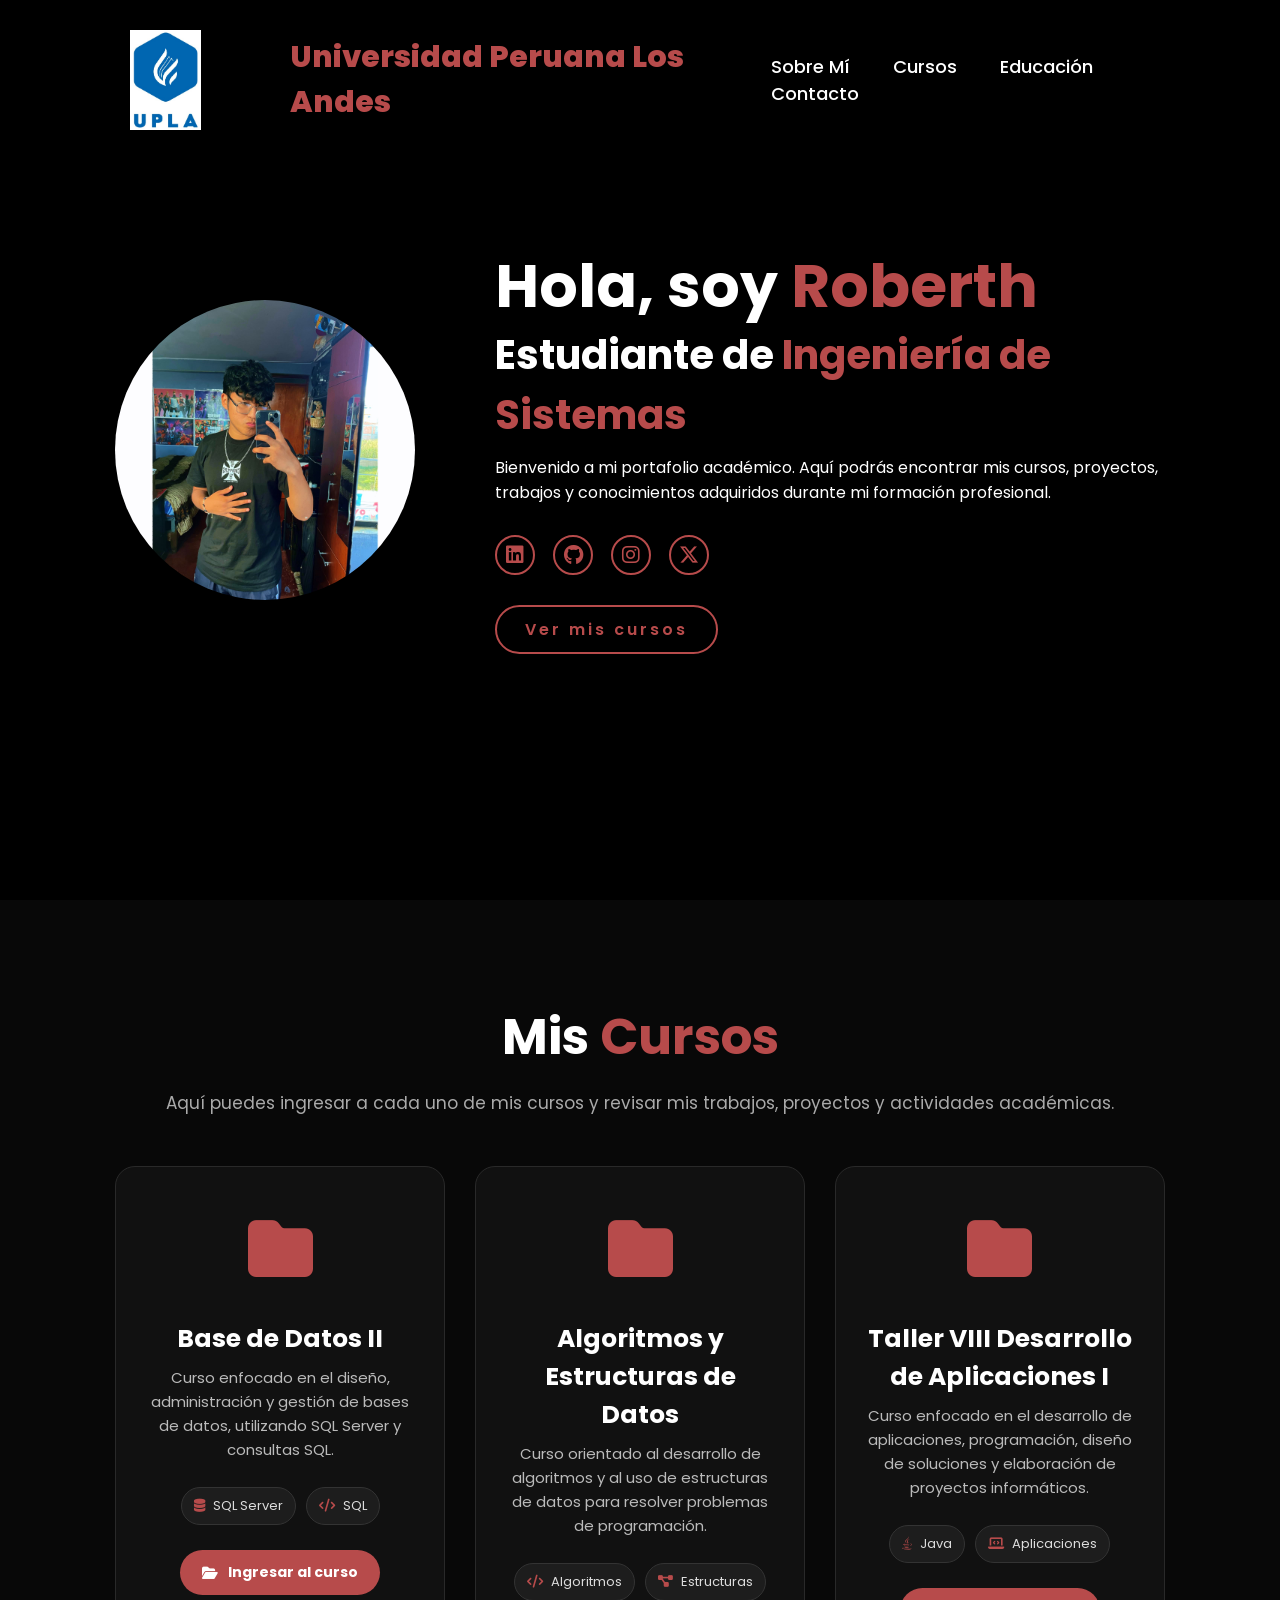
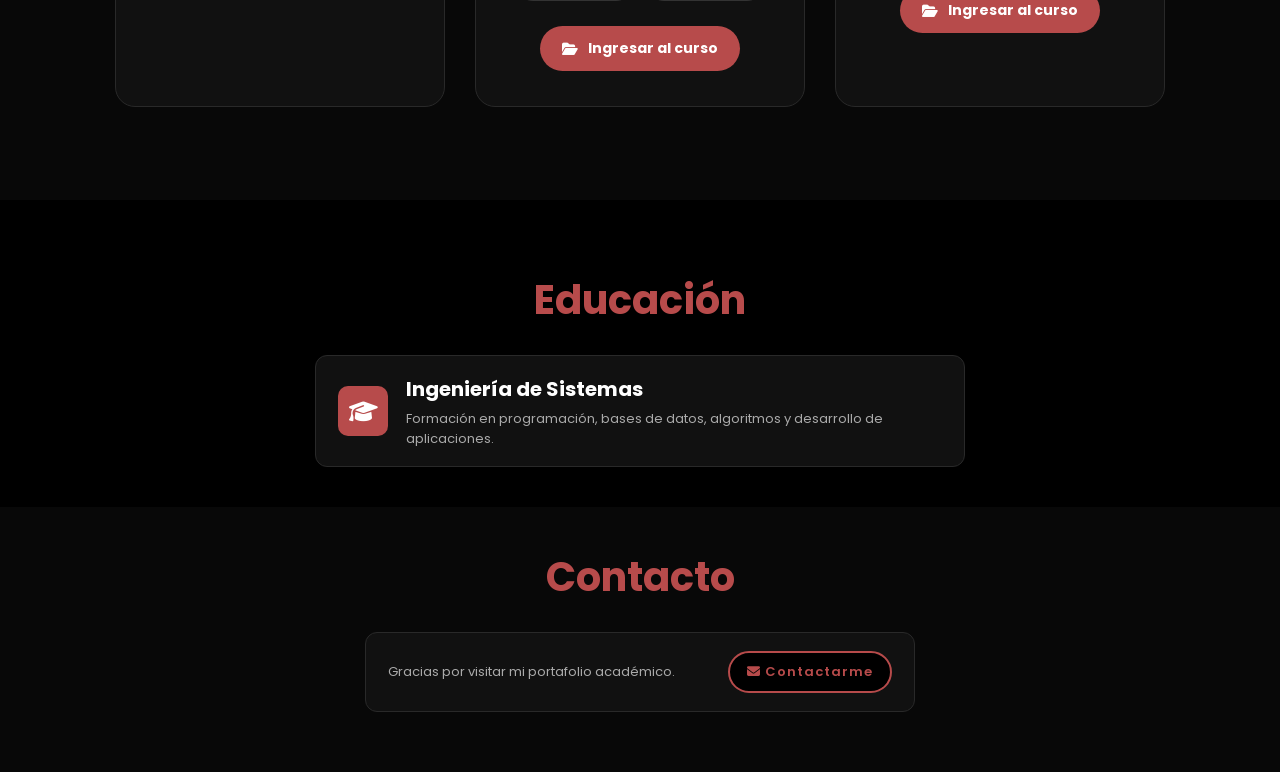
==== commit a985d7b9: "Add files via upload" ====
--- a/index.html
+++ b/index.html
@@ -1,309 +1,302 @@
-<!DOCTYPE html>
-<html lang="es">
-
-<head>
-    <meta charset="UTF-8">
-    <meta name="viewport" content="width=device-width, initial-scale=1.0">
-
-    <!-- ICONOS -->
-    <link rel="stylesheet"
-        href="https://cdnjs.cloudflare.com/ajax/libs/font-awesome/6.5.2/css/all.min.css">
-
-    <!-- ESTILOS -->
-    <link rel="stylesheet" href="style.css">
-
-    <title>Portafolio | Roberth</title>
-</head>
-
-<body>
-
-    <!-- ================= HEADER ================= -->
-
-<header> 
-    <div class="logo-upla"> 
-        <img src="imagenes/Upla.jpg" alt="Logo Universidad Peruana Los Andes">
-    </div> 
-    <a href="#sobre-mi" class="logo"> Universidad Peruana Los Andes 
-
-    </a> <nav> <a href="#sobre-mi">Sobre Mí</a> 
-        <a href="#cursos">Cursos</a> 
-        <a href="#education">Educación</a> 
-        <a href="#contact">Contacto</a> </nav> </header>
-
-
-    <!-- ================= SOBRE MÍ ================= -->
-
-    <section class="home" id="sobre-mi">
-
-        <div class="home-img">
-            <img src="./imagenes/foto1.jpeg" alt="Foto de Roberth">
-        </div>
-
-        <div class="home-content">
-
-            <h1>
-                Hola, soy <span>Roberth</span>
-            </h1>
-
-            <h3>
-                Estudiante de
-                <span>Ingeniería de Sistemas</span>
-            </h3>
-
-            <p>
-                Bienvenido a mi portafolio académico. Aquí podrás encontrar
-                mis cursos, proyectos, trabajos y conocimientos adquiridos
-                durante mi formación profesional.
-            </p>
-
-            <div class="social-icons">
-
-                <a href="#">
-                    <i class="fa-brands fa-linkedin"></i>
-                </a>
-
-                <a href="#">
-                    <i class="fa-brands fa-github"></i>
-                </a>
-
-                <a href="#">
-                    <i class="fa-brands fa-instagram"></i>
-                </a>
-
-                <a href="#">
-                    <i class="fa-brands fa-x-twitter"></i>
-                </a>
-
-            </div>
-
-            <a href="#cursos" class="btn">
-                Ver mis cursos
-            </a>
-
-        </div>
-
-    </section>
-
-
-    <!-- ================================================= -->
-    <!-- ==================== CURSOS ===================== -->
-    <!-- ================================================= -->
-
-    <section class="courses" id="cursos">
-
-        <h2 class="section-title">
-            Mis <span>Cursos</span>
-        </h2>
-
-        <p class="section-description">
-            Aquí puedes ingresar a cada uno de mis cursos y revisar
-            mis trabajos, proyectos y actividades académicas.
-        </p>
-
-
-        <div class="courses-container">
-
-
-            <!-- ========================================= -->
-            <!-- CURSO 1: BASE DE DATOS II -->
-            <!-- ========================================= -->
-
-            <div class="course-card">
-
-                <div class="folder-icon">
-                    <i class="fa-solid fa-folder"></i>
-                </div>
-
-                <h3>
-                    Base de Datos II
-                </h3>
-
-                <p>
-                    Curso enfocado en el diseño, administración y gestión
-                    de bases de datos, utilizando SQL Server y consultas SQL.
-                </p>
-
-                <div class="course-info">
-
-                    <span>
-                        <i class="fa-solid fa-database"></i>
-                        SQL Server
-                    </span>
-
-                    <span>
-                        <i class="fa-solid fa-code"></i>
-                        SQL
-                    </span>
-
-                </div>
-
-                <a href="base-datos-ii.html" class="course-btn">
-
-                    <i class="fa-solid fa-folder-open"></i>
-
-                    Ingresar al curso
-
-                </a>
-
-            </div>
-
-
-
-            <!-- ========================================= -->
-            <!-- CURSO 2: ALGORITMOS -->
-            <!-- ========================================= -->
-
-            <div class="course-card">
-
-                <div class="folder-icon">
-                    <i class="fa-solid fa-folder"></i>
-                </div>
-
-                <h3>
-                    Algoritmos y Estructuras de Datos
-                </h3>
-
-                <p>
-                    Curso orientado al desarrollo de algoritmos y al uso
-                    de estructuras de datos para resolver problemas
-                    de programación.
-                </p>
-
-                <div class="course-info">
-
-                    <span>
-                        <i class="fa-solid fa-code"></i>
-                        Algoritmos
-                    </span>
-
-                    <span>
-                        <i class="fa-solid fa-diagram-project"></i>
-                        Estructuras
-                    </span>
-
-                </div>
-
-                <a href="algoritmos.html" class="course-btn">
-
-                    <i class="fa-solid fa-folder-open"></i>
-
-                    Ingresar al curso
-
-                </a>
-
-            </div>
-
-
-
-            <!-- ========================================= -->
-            <!-- CURSO 3: TALLER VIII -->
-            <!-- ========================================= -->
-
-            <div class="course-card">
-
-                <div class="folder-icon">
-                    <i class="fa-solid fa-folder"></i>
-                </div>
-
-                <h3>
-                    Taller VIII Desarrollo de Aplicaciones I
-                </h3>
-
-                <p>
-                    Curso enfocado en el desarrollo de aplicaciones,
-                    programación, diseño de soluciones y elaboración
-                    de proyectos informáticos.
-                </p>
-
-                <div class="course-info">
-
-                    <span>
-                        <i class="fa-brands fa-java"></i>
-                        Java
-                    </span>
-
-                    <span>
-                        <i class="fa-solid fa-laptop-code"></i>
-                        Aplicaciones
-                    </span>
-
-                </div>
-
-                <a href="desarrollo-aplicaciones.html" class="course-btn">
-
-                    <i class="fa-solid fa-folder-open"></i>
-
-                    Ingresar al curso
-
-                </a>
-
-            </div>
-
-
-        </div>
-
-    </section>
-
-
-    <!-- ================= EDUCACIÓN ================= -->
-
-    <section class="education" id="education">
-
-        <h2 class="section-title">
-            <span>Educación</span>
-        </h2>
-
-        <div class="education-card">
-
-            <div class="education-icon">
-                <i class="fa-solid fa-graduation-cap"></i>
-            </div>
-
-            <div>
-
-                <h3>
-                    Ingeniería de Sistemas
-                </h3>
-
-                <p>
-                    Formación académica orientada a programación,
-                    bases de datos, algoritmos, desarrollo de
-                    aplicaciones y tecnologías de información.
-                </p>
-
-            </div>
-
-        </div>
-
-    </section>
-
-
-    <!-- ================= CONTACTO ================= -->
-
-    <section class="contact" id="contact">
-
-        <h2 class="section-title">
-            <span>Contacto</span>
-        </h2>
-
-        <div class="contact-container">
-
-            <p>
-                Gracias por visitar mi portafolio académico.
-            </p>
-
-            <a href="#" class="btn">
-                Contactarme
-            </a>
-
-        </div>
-
-    </section>
-
-
-    <!-- ================= FOOTER ================= -->
-
-
-
-</body>
-</html>
+<!DOCTYPE html>
+<html lang="es">
+
+<head>
+    <meta charset="UTF-8">
+    <meta name="viewport" content="width=device-width, initial-scale=1.0">
+
+    <!-- ICONOS -->
+    <link rel="stylesheet"
+        href="https://cdnjs.cloudflare.com/ajax/libs/font-awesome/6.5.2/css/all.min.css">
+
+    <!-- ESTILOS -->
+    <link rel="stylesheet" href="style.css">
+
+    <title>Portafolio | Roberth</title>
+</head>
+
+<body>
+
+    <!-- ================= HEADER ================= -->
+
+<header> 
+    <div class="logo-upla"> 
+        <img src="imagenes/Upla.jpg" alt="Logo Universidad Peruana Los Andes">
+    </div> 
+    <a href="#sobre-mi" class="logo"> Universidad Peruana Los Andes 
+
+    </a> <nav> <a href="#sobre-mi">Sobre Mí</a> 
+        <a href="#cursos">Cursos</a> 
+        <a href="#education">Educación</a> 
+        <a href="#contact">Contacto</a> </nav> </header>
+
+
+    <!-- ================= SOBRE MÍ ================= -->
+
+    <section class="home" id="sobre-mi">
+
+        <div class="home-img">
+            <img src="./imagenes/foto1.jpeg" alt="Foto de Roberth">
+        </div>
+
+        <div class="home-content">
+
+            <h1>
+                Hola, soy <span>Roberth</span>
+            </h1>
+
+            <h3>
+                Estudiante de
+                <span>Ingeniería de Sistemas</span>
+            </h3>
+
+            <p>
+                Bienvenido a mi portafolio académico. Aquí podrás encontrar
+                mis cursos, proyectos, trabajos y conocimientos adquiridos
+                durante mi formación profesional.
+            </p>
+
+            <div class="social-icons">
+
+                <a href="#">
+                    <i class="fa-brands fa-linkedin"></i>
+                </a>
+
+                <a href="#">
+                    <i class="fa-brands fa-github"></i>
+                </a>
+
+                <a href="#">
+                    <i class="fa-brands fa-instagram"></i>
+                </a>
+
+                <a href="#">
+                    <i class="fa-brands fa-x-twitter"></i>
+                </a>
+
+            </div>
+
+            <a href="#cursos" class="btn">
+                Ver mis cursos
+            </a>
+
+        </div>
+
+    </section>
+
+
+    <!-- ================================================= -->
+    <!-- ==================== CURSOS ===================== -->
+    <!-- ================================================= -->
+
+    <section class="courses" id="cursos">
+
+        <h2 class="section-title">
+            Mis <span>Cursos</span>
+        </h2>
+
+        <p class="section-description">
+            Aquí puedes ingresar a cada uno de mis cursos y revisar
+            mis trabajos, proyectos y actividades académicas.
+        </p>
+
+
+        <div class="courses-container">
+
+
+            <!-- ========================================= -->
+            <!-- CURSO 1: BASE DE DATOS II -->
+            <!-- ========================================= -->
+
+            <div class="course-card">
+
+                <div class="folder-icon">
+                    <i class="fa-solid fa-folder"></i>
+                </div>
+
+                <h3>
+                    Base de Datos II
+                </h3>
+
+                <p>
+                    Curso enfocado en el diseño, administración y gestión
+                    de bases de datos, utilizando SQL Server y consultas SQL.
+                </p>
+
+                <div class="course-info">
+
+                    <span>
+                        <i class="fa-solid fa-database"></i>
+                        SQL Server
+                    </span>
+
+                    <span>
+                        <i class="fa-solid fa-code"></i>
+                        SQL
+                    </span>
+
+                </div>
+
+                <a href="base-datos-ii.html" class="course-btn">
+
+                    <i class="fa-solid fa-folder-open"></i>
+
+                    Ingresar al curso
+
+                </a>
+
+            </div>
+
+
+
+            <!-- ========================================= -->
+            <!-- CURSO 2: ALGORITMOS -->
+            <!-- ========================================= -->
+
+            <div class="course-card">
+
+                <div class="folder-icon">
+                    <i class="fa-solid fa-folder"></i>
+                </div>
+
+                <h3>
+                    Algoritmos y Estructuras de Datos
+                </h3>
+
+                <p>
+                    Curso orientado al desarrollo de algoritmos y al uso
+                    de estructuras de datos para resolver problemas
+                    de programación.
+                </p>
+
+                <div class="course-info">
+
+                    <span>
+                        <i class="fa-solid fa-code"></i>
+                        Algoritmos
+                    </span>
+
+                    <span>
+                        <i class="fa-solid fa-diagram-project"></i>
+                        Estructuras
+                    </span>
+
+                </div>
+
+                <a href="algoritmos.html" class="course-btn">
+
+                    <i class="fa-solid fa-folder-open"></i>
+
+                    Ingresar al curso
+
+                </a>
+
+            </div>
+
+
+
+            <!-- ========================================= -->
+            <!-- CURSO 3: TALLER VIII -->
+            <!-- ========================================= -->
+
+            <div class="course-card">
+
+                <div class="folder-icon">
+                    <i class="fa-solid fa-folder"></i>
+                </div>
+
+                <h3>
+                    Taller VIII Desarrollo de Aplicaciones I
+                </h3>
+
+                <p>
+                    Curso enfocado en el desarrollo de aplicaciones,
+                    programación, diseño de soluciones y elaboración
+                    de proyectos informáticos.
+                </p>
+
+                <div class="course-info">
+
+                    <span>
+                        <i class="fa-brands fa-java"></i>
+                        Java
+                    </span>
+
+                    <span>
+                        <i class="fa-solid fa-laptop-code"></i>
+                        Aplicaciones
+                    </span>
+
+                </div>
+
+                <a href="desarrollo-aplicaciones.html" class="course-btn">
+
+                    <i class="fa-solid fa-folder-open"></i>
+
+                    Ingresar al curso
+
+                </a>
+
+            </div>
+
+
+        </div>
+
+    </section>
+
+
+<!-- ================= EDUCACIÓN ================= -->
+
+<section class="education" id="education">
+
+    <h2 class="section-title">
+        <span>Educación</span>
+    </h2>
+
+    <div class="education-card">
+
+        <div class="education-icon">
+            <i class="fa-solid fa-graduation-cap"></i>
+        </div>
+
+        <div class="education-text">
+
+            <h3>
+                Ingeniería de Sistemas
+            </h3>
+
+            <p>
+                Formación en programación, bases de datos,
+                algoritmos y desarrollo de aplicaciones.
+            </p>
+
+        </div>
+
+    </div>
+
+</section>
+
+
+<!-- ================= CONTACTO ================= -->
+
+<section class="contact" id="contact">
+
+    <h2 class="section-title">
+        <span>Contacto</span>
+    </h2>
+
+    <div class="contact-container">
+
+        <p>
+            Gracias por visitar mi portafolio académico.
+        </p>
+
+        <a href="#" class="btn">
+            <i class="fa-solid fa-envelope"></i>
+            Contactarme
+        </a>
+
+    </div>
+
+</section>
+
--- a/style.css
+++ b/style.css
@@ -1,6 +1,7 @@
+
 @import url('https://fonts.googleapis.com/css2?family=Poppins:wght@100;200;300;400;500;600&display=swap');
 
-*{
+* {
     margin: 0;
     padding: 0;
     box-sizing: border-box;
@@ -9,23 +10,23 @@
     outline: none;
     font-family: 'Poppins', sans-serif;
 }
-.logo-upla { display: flex; align-items: center; margin-right: 15px; } 
-.logo-upla img { width: 100px; height: 100px; object-fit: contain; display: block; } 
-header { display: flex; align-items: center; justify-content: space-between; padding: 15px 5%; } 
-.logo { margin-right: auto; margin-left: 60px; }
-html{
+
+html {
     font-size: 62.5%;
 }
 
-body{
+body {
     width: 100%;
-    height: 100vh;
+    min-height: 100vh;
     overflow-x: hidden;
     background-color: black;
     color: white;
 }
 
-header{
+
+/* ================= HEADER ================= */
+
+header {
     margin-top: 20px;
     position: fixed;
     top: 0;
@@ -40,7 +41,22 @@
     z-index: 100;
 }
 
-.logo{
+.logo-upla {
+    display: flex;
+    align-items: center;
+    margin-right: 15px;
+}
+
+.logo-upla img {
+    width: 100px;
+    height: 100px;
+    object-fit: contain;
+    display: block;
+}
+
+.logo {
+    margin-right: auto;
+    margin-left: 60px;
     font-size: 3rem;
     color: #b74b4b;
     font-weight: 800;
@@ -48,11 +64,11 @@
     transition: 0.5s ease;
 }
 
-.logo:hover{
+.logo:hover {
     transform: scale(1.1);
 }
 
-nav a{
+nav a {
     font-size: 1.8rem;
     color: white;
     margin-left: 4rem;
@@ -62,13 +78,17 @@
 }
 
 nav a:hover,
-nav a.active{
+nav a.active {
     color: #b74b4b;
     border-bottom: 3px solid #b74b4b;
 }
 
-@media(max-width:995px){
-    nav{
+
+/* ================= MENU RESPONSIVE ================= */
+
+@media (max-width: 995px) {
+
+    nav {
         position: absolute;
         display: none;
         top: 0;
@@ -77,35 +97,41 @@
         border-left: 3px solid #b74b4b;
         border-bottom: 3px solid #b74b4b;
         border-bottom-left-radius: 2rem;
-        padding: 1rem solid;
+        padding: 1rem;
         background-color: #161616;
-        border-top: 0.1rem solid rgba(0,0,0,0.1);
-    }
-
-    nav.active{
+        border-top: 0.1rem solid rgba(0, 0, 0, 0.1);
+    }
+
+    nav.active {
         display: block;
     }
 
-    nav a{
+    nav a {
         display: block;
         font-size: 2rem;
         margin: 3rem 0;
     }
 
     nav a:hover,
-    nav a.active{
+    nav a.active {
         padding: 1rem;
         border-radius: 0.5rem;
         border-bottom: 0.5rem solid #b74b4b;
     }
 }
 
-section{
+
+/* ================= SECCIONES ================= */
+
+section {
     min-height: 100vh;
     padding: 5rem 9% 5rem;
 }
 
-.home{
+
+/* ================= SOBRE MÍ ================= */
+
+.home {
     display: flex;
     justify-content: center;
     align-items: center;
@@ -113,46 +139,50 @@
     background-color: black;
 }
 
-.home .home-content h1{
+.home .home-content h1 {
     font-size: 6rem;
     font-weight: 700;
     line-height: 1.3;
 }
 
-span{
-    color: #b74b4b;
-}
-
-.home-content h3{
+span {
+    color: #b74b4b;
+}
+
+.home-content h3 {
     font-size: 4rem;
     margin-bottom: 1rem;
     font-weight: 700;
 }
 
-.home-content p{
+.home-content p {
     font-size: 1.6rem;
 }
 
-.home-img { 
-    display: flex; 
-    justify-content: center; 
-    align-items: center; }
-
-.home-img img { 
-    width: 300px; 
-    height: 300px; 
-    object-fit: cover; 
-    border-radius: 50%; 
-    display: block; 
-    opacity: 1; 
-    visibility: visible; }
-
-.home-img img:hover{
-    font-size: 1.8rem;
-    font-weight: 500;
-}
-
-.social-icons a{
+.home-img {
+    display: flex;
+    justify-content: center;
+    align-items: center;
+}
+
+.home-img img {
+    width: 300px;
+    height: 300px;
+    object-fit: cover;
+    border-radius: 50%;
+    display: block;
+    opacity: 1;
+    visibility: visible;
+}
+
+.home-img img:hover {
+    transform: scale(1.02);
+}
+
+
+/* ================= REDES SOCIALES ================= */
+
+.social-icons a {
     display: inline-flex;
     justify-content: center;
     align-items: center;
@@ -167,14 +197,17 @@
     color: #b74b4b;
 }
 
-.social-icons a:hover{
+.social-icons a:hover {
     color: black;
     transform: scale(1.3) translateY(-5px);
     background-color: #b74b4b;
-    box-shadow: 0  0 25px #b74b4b;
-}
-
-.btn{
+    box-shadow: 0 0 25px #b74b4b;
+}
+
+
+/* ================= BOTÓN ================= */
+
+.btn {
     display: inline-block;
     padding: 1rem 2.8rem;
     background-color: black;
@@ -188,89 +221,113 @@
     cursor: pointer;
 }
 
-.btn:hover{
+.btn:hover {
     transform: scale3d(1.03);
     background-color: #b74b4b;
     color: black;
     box-shadow: 0 0 25px #b74b4b;
 }
 
-.typing-text{
+
+/* ================= TEXTO ANIMADO ================= */
+
+.typing-text {
     font-size: 34px;
     font-weight: 600;
     min-width: 280px;
 }
 
-.typing-text span{
+.typing-text span {
     position: relative;
 }
 
-.typing-text span::before{
+.typing-text span::before {
     content: "software Developer";
     color: #b74b4b;
     animation: words 20s infinite;
 }
 
-.typing-text span::after{
+.typing-text span::after {
     content: "";
     background-color: black;
     position: absolute;
     width: calc(100% + 8px);
     height: 100%;
     border-left: 3px solid black;
-    right: -8;
+    right: -8px;
     animation: cursor 0.6s infinite;
 }
 
-@keyframes cursor{
-    to{
+@keyframes cursor {
+    to {
         border-left: 3px solid #b74b4b;
     }
 }
 
-@keyframes words{
-    0%, 20%{
+@keyframes words {
+
+    0%,
+    20% {
         content: "Web Developer";
     }
-    21%, 40%{
+
+    21%,
+    40% {
         content: "Developer";
     }
-    41%, 60%{
+
+    41%,
+    60% {
         content: "Web Designer";
     }
-    61%, 80%{
+
+    61%,
+    80% {
         content: "Youtuber";
     }
-    81%, 100%{
+
+    81%,
+    100% {
         content: "Script Writer";
     }
 }
 
-@media (max-width: 1000px){
-    .home{
+
+/* ================= RESPONSIVE SOBRE MÍ ================= */
+
+@media (max-width: 1000px) {
+
+    .home {
         gap: 4rem;
     }
 }
 
-@media(max-width:995px){
-    .home{
+@media (max-width: 995px) {
+
+    .home {
         flex-direction: column;
         margin: 5rem 4rem;
     }
 
-    .home .home-content h3{
+    .home .home-content h3 {
         font-size: 2.5rem;
     }
 
-    .home-content h1{
+    .home-content h1 {
         font-size: 5rem;
     }
 
-    .home-img img{
+    .home-img img {
         width: 70vw;
+        height: 70vw;
         margin-top: 4rem;
     }
 }
+
+
+/* ================================================= */
+/* ==================== CURSOS ===================== */
+/* ================================================= */
 
 .courses {
     min-height: 100vh;
@@ -296,7 +353,7 @@
 }
 
 
-/* CONTENEDOR */
+/* ================= CONTENEDOR ================= */
 
 .courses-container {
     display: grid;
@@ -307,7 +364,7 @@
 }
 
 
-/* TARJETA */
+/* ================= TARJETAS ================= */
 
 .course-card {
     background: #111;
@@ -320,9 +377,6 @@
     overflow: hidden;
 }
 
-
-/* EFECTO AL PASAR EL MOUSE */
-
 .course-card:hover {
     transform: translateY(-12px);
     border-color: #b74b4b;
@@ -330,7 +384,7 @@
 }
 
 
-/* ICONO CARPETA */
+/* ================= ICONO CARPETA ================= */
 
 .folder-icon {
     font-size: 65px;
@@ -344,7 +398,7 @@
 }
 
 
-/* TITULO */
+/* ================= TÍTULO ================= */
 
 .course-card h3 {
     font-size: 25px;
@@ -359,7 +413,7 @@
 }
 
 
-/* DESCRIPCION */
+/* ================= DESCRIPCIÓN ================= */
 
 .course-card p {
     color: #bbb;
@@ -369,7 +423,7 @@
 }
 
 
-/* INFORMACION */
+/* ================= INFORMACIÓN ================= */
 
 .course-info {
     display: flex;
@@ -394,26 +448,20 @@
 }
 
 
-/* BOTON */
+/* ================= BOTÓN CURSO ================= */
 
 .course-btn {
     display: inline-flex;
     align-items: center;
     justify-content: center;
     gap: 10px;
-
     padding: 12px 22px;
-
     background: #b74b4b;
     color: white;
-
     border-radius: 25px;
-
     text-decoration: none;
-
     font-size: 14px;
     font-weight: bold;
-
     transition: 0.3s;
 }
 
@@ -424,16 +472,130 @@
 }
 
 
-/* ================= RESPONSIVE ================= */
+/* ================================================= */
+/* ==================== EDUCACIÓN ================== */
+/* ================================================= */
+
+.education {
+    min-height: auto;
+    padding: 70px 9% 40px;
+    background: black;
+}
+
+.education .section-title {
+    font-size: 40px;
+    margin-bottom: 25px;
+}
+
+.education-card {
+    width: 100%;
+    max-width: 650px;
+    margin: 0 auto;
+
+    display: flex;
+    align-items: center;
+    gap: 18px;
+
+    padding: 18px 22px;
+
+    background: #111;
+    border: 1px solid #292929;
+    border-radius: 12px;
+
+    transition: 0.3s ease;
+}
+
+.education-card:hover {
+    border-color: #b74b4b;
+    transform: translateY(-3px);
+}
+
+.education-icon {
+    width: 50px;
+    height: 50px;
+    min-width: 50px;
+
+    display: flex;
+    align-items: center;
+    justify-content: center;
+
+    background: #b74b4b;
+    border-radius: 10px;
+}
+
+.education-icon i {
+    font-size: 23px;
+    color: white;
+}
+
+.education-card h3 {
+    font-size: 20px;
+    margin-bottom: 5px;
+    color: white;
+}
+
+.education-card p {
+    font-size: 13px;
+    line-height: 1.5;
+    color: #aaa;
+    margin: 0;
+}
+
+
+/* ================================================= */
+/* ==================== CONTACTO =================== */
+/* ================================================= */
+
+.contact {
+    min-height: auto;
+    padding: 40px 9% 60px;
+    background: #080808;
+}
+
+.contact .section-title {
+    font-size: 40px;
+    margin-bottom: 25px;
+}
+
+.contact-container {
+    width: 100%;
+    max-width: 550px;
+    margin: 0 auto;
+
+    display: flex;
+    align-items: center;
+    justify-content: space-between;
+    gap: 20px;
+
+    padding: 18px 22px;
+
+    background: #111;
+    border: 1px solid #292929;
+    border-radius: 12px;
+}
+
+.contact-container p {
+    color: #aaa;
+    font-size: 13px;
+    margin: 0;
+}
+
+.contact-container .btn {
+    padding: 9px 17px;
+    font-size: 13px;
+    letter-spacing: 0.1rem;
+    white-space: nowrap;
+}
+
+
+/* ================= RESPONSIVE CURSOS ================= */
 
 @media (max-width: 950px) {
 
     .courses-container {
         grid-template-columns: 1fr 1fr;
     }
-
-}
-
+}
 
 @media (max-width: 650px) {
 
@@ -453,185 +615,34 @@
         padding: 30px 20px;
     }
 
-.courses {
-    min-height: 100vh;
-    padding: 100px 9% 60px;
-    background: #080808;
-}
-
-.section-title {
-    text-align: center;
-    font-size: 50px;
-    margin-bottom: 15px;
-}
-
-.section-title span {
-    color: #b74b4b;
-}
-
-.section-description {
-    text-align: center;
-    color: #aaa;
-    font-size: 17px;
-    margin-bottom: 50px;
-}
-
-
-/* CONTENEDOR */
-
-.courses-container {
-    display: grid;
-    grid-template-columns: repeat(3, 1fr);
-    gap: 30px;
-    max-width: 1200px;
-    margin: auto;
-}
-
-
-/* TARJETA */
-
-.course-card {
-    background: #111;
-    border: 1px solid #292929;
-    border-radius: 20px;
-    padding: 35px 30px;
-    text-align: center;
-    transition: 0.4s ease;
-    position: relative;
-    overflow: hidden;
-}
-
-
-/* EFECTO AL PASAR EL MOUSE */
-
-.course-card:hover {
-    transform: translateY(-12px);
-    border-color: #b74b4b;
-    box-shadow: 0 0 30px rgba(183, 75, 75, 0.25);
-}
-
-
-/* ICONO CARPETA */
-
-.folder-icon {
-    font-size: 65px;
-    color: #b74b4b;
-    margin-bottom: 20px;
-    transition: 0.4s;
-}
-
-.course-card:hover .folder-icon {
-    transform: scale(1.1);
-}
-
-
-/* TITULO */
-
-.course-card h3 {
-    font-size: 25px;
-    margin-bottom: 8px;
-    color: white;
-}
-
-.course-card h4 {
-    color: #b74b4b;
-    font-size: 17px;
-    margin-bottom: 18px;
-}
-
-
-/* DESCRIPCION */
-
-.course-card p {
-    color: #bbb;
-    line-height: 1.6;
-    font-size: 15px;
-    min-height: 75px;
-}
-
-
-/* INFORMACION */
-
-.course-info {
-    display: flex;
-    justify-content: center;
-    gap: 10px;
-    flex-wrap: wrap;
-    margin: 25px 0;
-}
-
-.course-info span {
-    background: #1d1d1d;
-    border: 1px solid #333;
-    padding: 8px 12px;
-    border-radius: 20px;
-    color: #ddd;
-    font-size: 13px;
-}
-
-.course-info i {
-    color: #b74b4b;
-    margin-right: 5px;
-}
-
-
-/* BOTON */
-
-.course-btn {
-    display: inline-flex;
-    align-items: center;
-    justify-content: center;
-    gap: 10px;
-
-    padding: 12px 22px;
-
-    background: #b74b4b;
-    color: white;
-
-    border-radius: 25px;
-
-    text-decoration: none;
-
-    font-size: 14px;
-    font-weight: bold;
-
-    transition: 0.3s;
-}
-
-.course-btn:hover {
-    background: white;
-    color: #b74b4b;
-    transform: scale(1.05);
-}
-
-
-/* ================= RESPONSIVE ================= */
-
-@media (max-width: 950px) {
-
-    .courses-container {
-        grid-template-columns: 1fr 1fr;
-    }
-
-}
-
-
-@media (max-width: 650px) {
-
-    .courses {
-        padding: 80px 5%;
-    }
-
-    .section-title {
-        font-size: 38px;
-    }
-
-    .courses-container {
-        grid-template-columns: 1fr;
-    }
-
-    .course-card {
-        padding: 30px 20px;
-    }
-}
-}
+    /* EDUCACIÓN EN CELULAR */
+
+    .education {
+        padding: 60px 5% 30px;
+    }
+
+    .education-card {
+        padding: 16px;
+    }
+
+    .education-card h3 {
+        font-size: 17px;
+    }
+
+    .education-card p {
+        font-size: 12px;
+    }
+
+    /* CONTACTO EN CELULAR */
+
+    .contact {
+        padding: 30px 5% 50px;
+    }
+
+    .contact-container {
+        flex-direction: column;
+        text-align: center;
+        padding: 18px;
+    }
+}
+
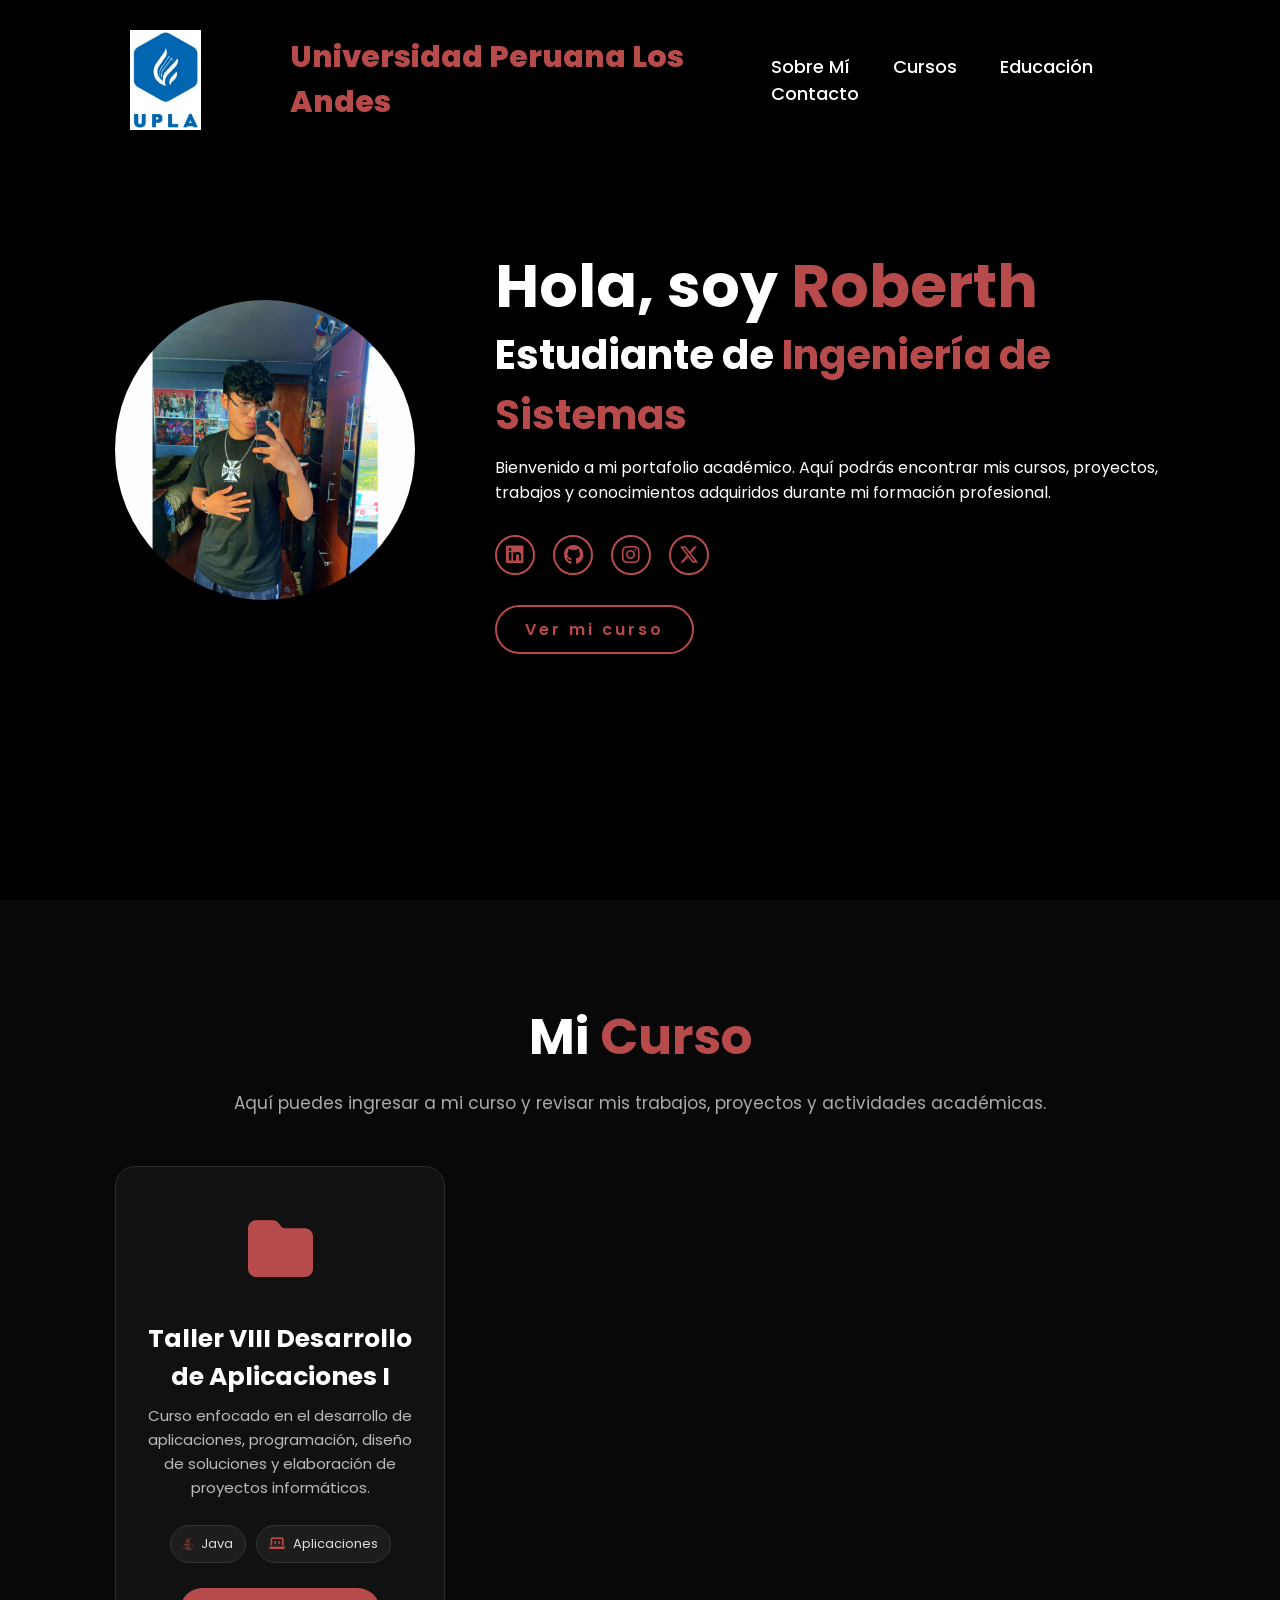
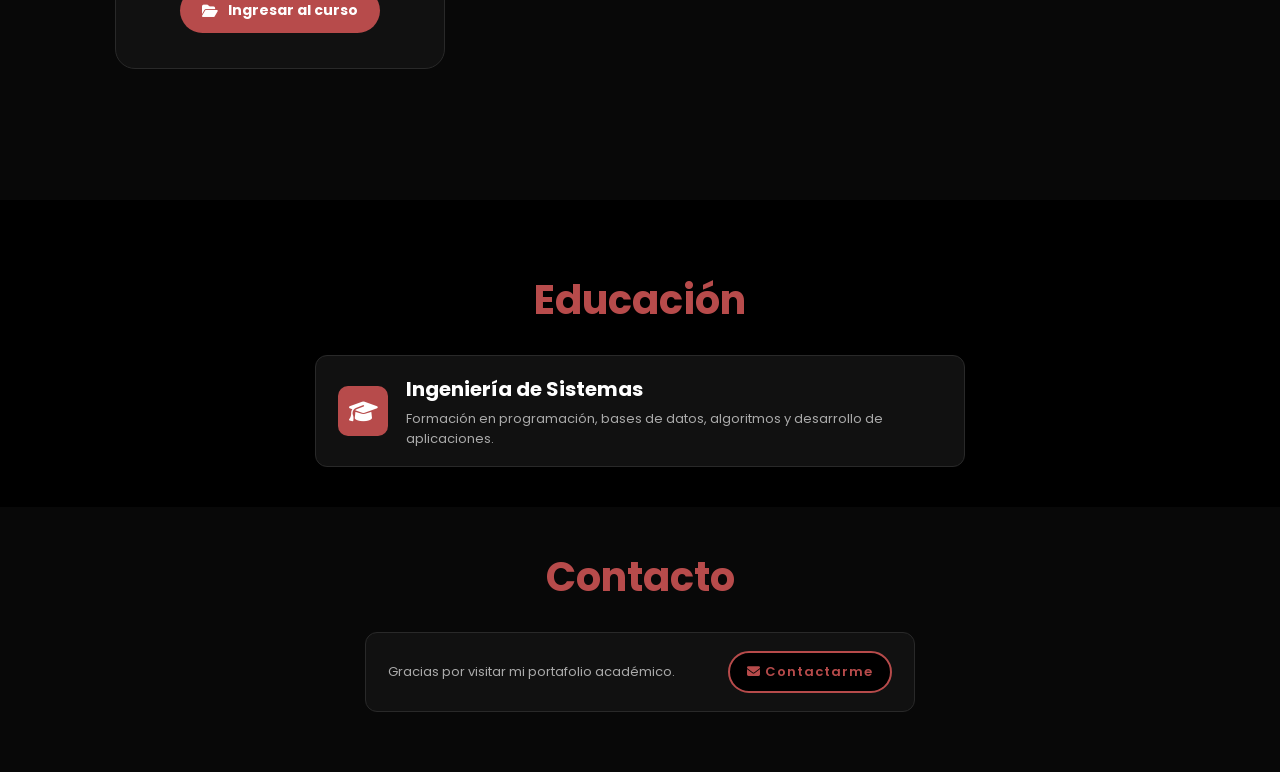
==== commit aaba5228: "Update index.html" ====
--- a/index.html
+++ b/index.html
@@ -19,16 +19,24 @@
 
     <!-- ================= HEADER ================= -->
 
-<header> 
-    <div class="logo-upla"> 
-        <img src="imagenes/Upla.jpg" alt="Logo Universidad Peruana Los Andes">
-    </div> 
-    <a href="#sobre-mi" class="logo"> Universidad Peruana Los Andes 
-
-    </a> <nav> <a href="#sobre-mi">Sobre Mí</a> 
-        <a href="#cursos">Cursos</a> 
-        <a href="#education">Educación</a> 
-        <a href="#contact">Contacto</a> </nav> </header>
+    <header>
+
+        <div class="logo-upla">
+            <img src="imagenes/Upla.jpg" alt="Logo Universidad Peruana Los Andes">
+        </div>
+
+        <a href="#sobre-mi" class="logo">
+            Universidad Peruana Los Andes
+        </a>
+
+        <nav>
+            <a href="#sobre-mi">Sobre Mí</a>
+            <a href="#cursos">Cursos</a>
+            <a href="#education">Educación</a>
+            <a href="#contact">Contacto</a>
+        </nav>
+
+    </header>
 
 
     <!-- ================= SOBRE MÍ ================= -->
@@ -77,7 +85,7 @@
             </div>
 
             <a href="#cursos" class="btn">
-                Ver mis cursos
+                Ver mi curso
             </a>
 
         </div>
@@ -92,11 +100,11 @@
     <section class="courses" id="cursos">
 
         <h2 class="section-title">
-            Mis <span>Cursos</span>
+            Mi <span>Curso</span>
         </h2>
 
         <p class="section-description">
-            Aquí puedes ingresar a cada uno de mis cursos y revisar
+            Aquí puedes ingresar a mi curso y revisar
             mis trabajos, proyectos y actividades académicas.
         </p>
 
@@ -105,98 +113,7 @@
 
 
             <!-- ========================================= -->
-            <!-- CURSO 1: BASE DE DATOS II -->
-            <!-- ========================================= -->
-
-            <div class="course-card">
-
-                <div class="folder-icon">
-                    <i class="fa-solid fa-folder"></i>
-                </div>
-
-                <h3>
-                    Base de Datos II
-                </h3>
-
-                <p>
-                    Curso enfocado en el diseño, administración y gestión
-                    de bases de datos, utilizando SQL Server y consultas SQL.
-                </p>
-
-                <div class="course-info">
-
-                    <span>
-                        <i class="fa-solid fa-database"></i>
-                        SQL Server
-                    </span>
-
-                    <span>
-                        <i class="fa-solid fa-code"></i>
-                        SQL
-                    </span>
-
-                </div>
-
-                <a href="base-datos-ii.html" class="course-btn">
-
-                    <i class="fa-solid fa-folder-open"></i>
-
-                    Ingresar al curso
-
-                </a>
-
-            </div>
-
-
-
-            <!-- ========================================= -->
-            <!-- CURSO 2: ALGORITMOS -->
-            <!-- ========================================= -->
-
-            <div class="course-card">
-
-                <div class="folder-icon">
-                    <i class="fa-solid fa-folder"></i>
-                </div>
-
-                <h3>
-                    Algoritmos y Estructuras de Datos
-                </h3>
-
-                <p>
-                    Curso orientado al desarrollo de algoritmos y al uso
-                    de estructuras de datos para resolver problemas
-                    de programación.
-                </p>
-
-                <div class="course-info">
-
-                    <span>
-                        <i class="fa-solid fa-code"></i>
-                        Algoritmos
-                    </span>
-
-                    <span>
-                        <i class="fa-solid fa-diagram-project"></i>
-                        Estructuras
-                    </span>
-
-                </div>
-
-                <a href="algoritmos.html" class="course-btn">
-
-                    <i class="fa-solid fa-folder-open"></i>
-
-                    Ingresar al curso
-
-                </a>
-
-            </div>
-
-
-
-            <!-- ========================================= -->
-            <!-- CURSO 3: TALLER VIII -->
+            <!-- TALLER VIII -->
             <!-- ========================================= -->
 
             <div class="course-card">
@@ -245,58 +162,61 @@
     </section>
 
 
-<!-- ================= EDUCACIÓN ================= -->
-
-<section class="education" id="education">
-
-    <h2 class="section-title">
-        <span>Educación</span>
-    </h2>
-
-    <div class="education-card">
-
-        <div class="education-icon">
-            <i class="fa-solid fa-graduation-cap"></i>
-        </div>
-
-        <div class="education-text">
-
-            <h3>
-                Ingeniería de Sistemas
-            </h3>
+    <!-- ================= EDUCACIÓN ================= -->
+
+    <section class="education" id="education">
+
+        <h2 class="section-title">
+            <span>Educación</span>
+        </h2>
+
+        <div class="education-card">
+
+            <div class="education-icon">
+                <i class="fa-solid fa-graduation-cap"></i>
+            </div>
+
+            <div class="education-text">
+
+                <h3>
+                    Ingeniería de Sistemas
+                </h3>
+
+                <p>
+                    Formación en programación, bases de datos,
+                    algoritmos y desarrollo de aplicaciones.
+                </p>
+
+            </div>
+
+        </div>
+
+    </section>
+
+
+    <!-- ================= CONTACTO ================= -->
+
+    <section class="contact" id="contact">
+
+        <h2 class="section-title">
+            <span>Contacto</span>
+        </h2>
+
+        <div class="contact-container">
 
             <p>
-                Formación en programación, bases de datos,
-                algoritmos y desarrollo de aplicaciones.
+                Gracias por visitar mi portafolio académico.
             </p>
 
-        </div>
-
-    </div>
-
-</section>
-
-
-<!-- ================= CONTACTO ================= -->
-
-<section class="contact" id="contact">
-
-    <h2 class="section-title">
-        <span>Contacto</span>
-    </h2>
-
-    <div class="contact-container">
-
-        <p>
-            Gracias por visitar mi portafolio académico.
-        </p>
-
-        <a href="#" class="btn">
-            <i class="fa-solid fa-envelope"></i>
-            Contactarme
-        </a>
-
-    </div>
-
-</section>
-
+            <a href="#" class="btn">
+                <i class="fa-solid fa-envelope"></i>
+                Contactarme
+            </a>
+
+        </div>
+
+    </section>
+
+</body>
+
+</html>
